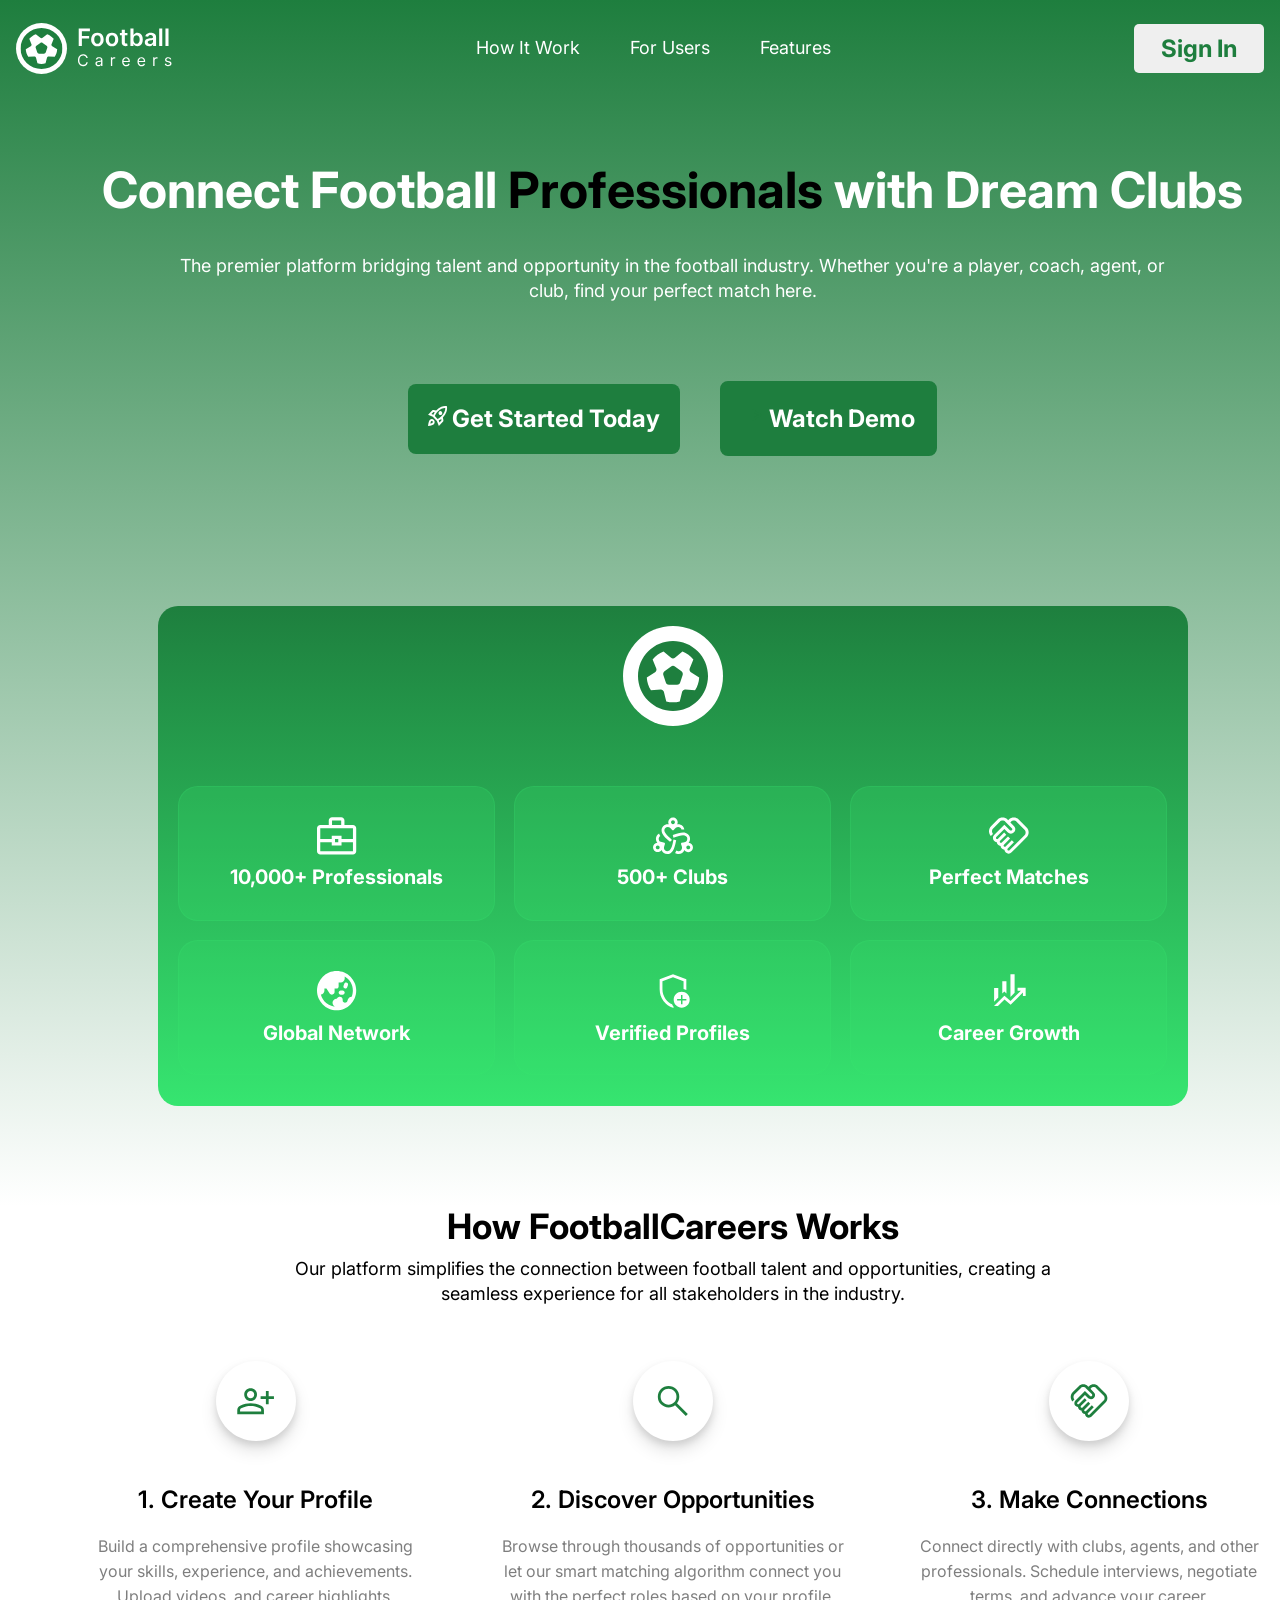
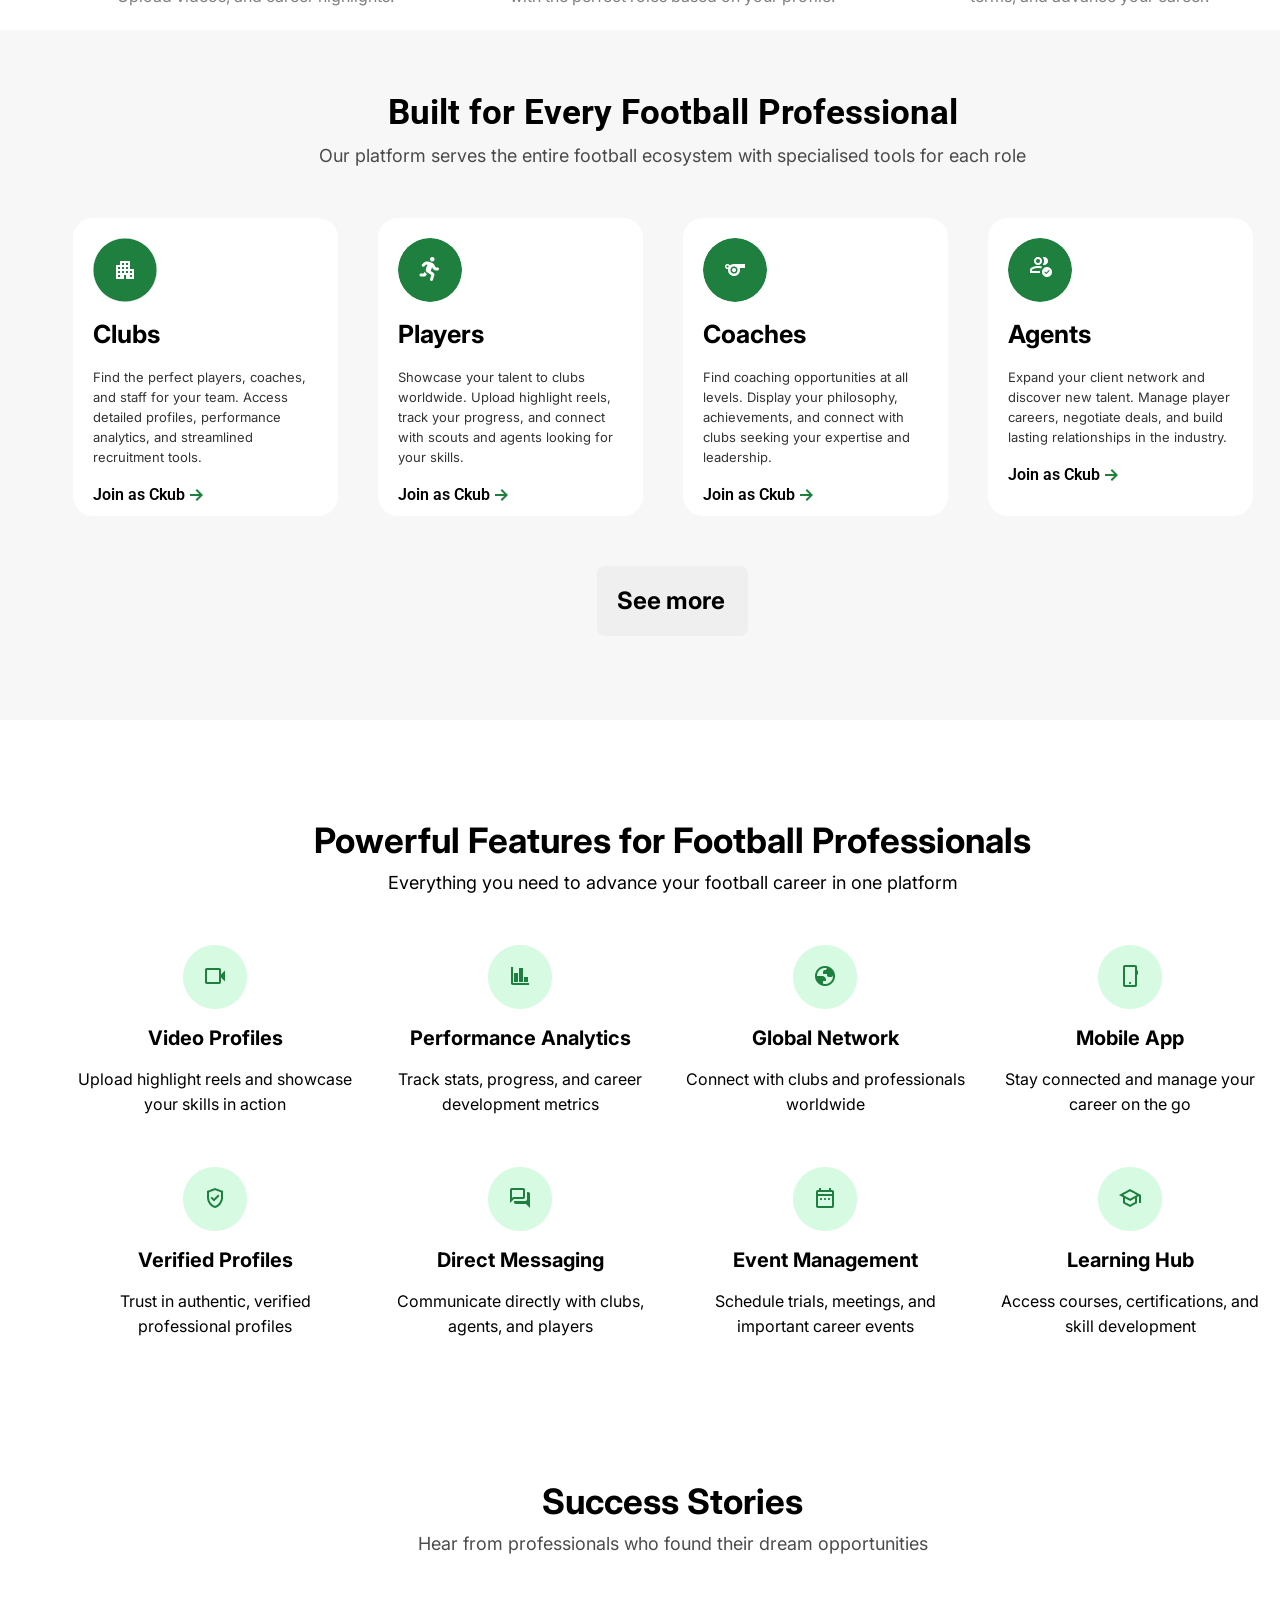
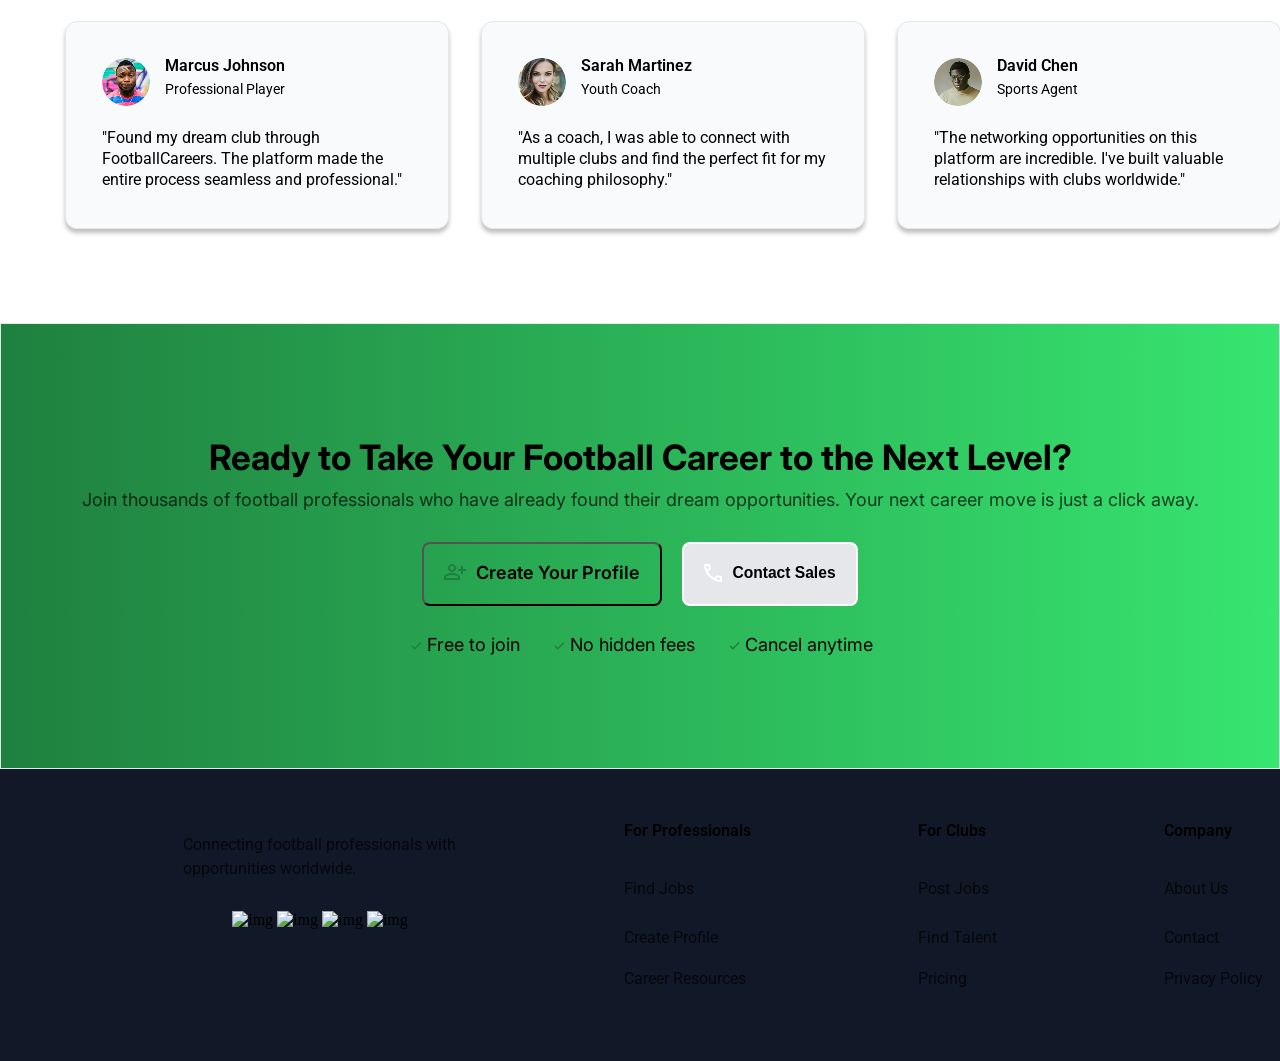
==== index.html @ 4aab6811 "sdasda" ====
<!doctype html>
<html lang="en">
  <head>
    <meta charset="UTF-8" />
    <meta name="viewport" content="width=device-width, initial-scale=1.0" />
    <title>Document</title>
    <link rel="stylesheet" href="./style.css" />
    <link rel="preconnect" href="https://fonts.googleapis.com" />
    <link rel="preconnect" href="https://fonts.gstatic.com" crossorigin />
    <link
      href="https://fonts.googleapis.com/css2?family=Inter:ital,opsz,wght@0,14..32,100..900;1,14..32,100..900&family=Open+Sans:ital,wght@0,300..800;1,300..800&family=Orbitron:wght@400..900&display=swap"
      rel="stylesheet"
    />
    <link rel="preconnect" href="https://fonts.googleapis.com" />
    <link rel="preconnect" href="https://fonts.gstatic.com" crossorigin />
    <link
      href="https://fonts.googleapis.com/css2?family=Inter:ital,opsz,wght@0,14..32,100..900;1,14..32,100..900&family=Open+Sans:ital,wght@0,300..800;1,300..800&family=Orbitron:wght@400..900&family=Roboto:ital,wght@0,100..900;1,100..900&display=swap"
      rel="stylesheet"
    />
  </head>
  <body>
    <header class="football">
      <nav class="football-nav container">
        <img src="./img/Frame 73.svg" alt="logo" class="football-logo" />
        <ul class="nav-links">
          <li class="nav-link">How It Work</li>
          <li class="nav-link">For Users</li>
          <li class="nav-link">Features</li>
        </ul>
        <button class="nav-btn">
          <span class="btn-name"> Sign In </span>
        </button>
      </nav>

      <main class="Football-main container">
        <h1 class="contact-name">
          Connect Football <span class="contact-name-span">Professionals</span>
          with Dream Clubs
        </h1>
        <br />
        <p class="contact-info">
          The premier platform bridging talent and opportunity in the football
          industry. Whether you're a player, coach, agent, or club, find your
          perfect match here.
        </p>
        <br />
        <div class="contact-btn-dad">
          <button class="contact-btn">
            <img src="./img/rocket_launch.svg" alt="logo" class="logo-raket" />
            <span class="contact-btn-name"> Get Started Today </span>
          </button>

          <button class="contact-btn-2">
            <img src="./img/resume.svg" alt="logo" class="contact-btn-2-logo" />
            <span class="contact-btn-2-name"> Watch Demo </span>
          </button>
        </div>

        <div class="section-wrapper">
          <img src="./img/Frame 76.svg" alt="logo" />

          <div class="football-info">
            <div class="football-info-cards">
              <div class="football-info-card">
                <img
                  src="./img/business_center.svg"
                  alt="logo"
                  class="buisnes-logo"
                />
                <h2 class="buisnes-name">10,000+ Professionals</h2>
              </div>
              <div class="football-info-card">
                <img
                  src="./img/diversity_2 (1).svg"
                  alt="logo"
                  class="buisnes-logo"
                />
                <h2 class="buisnes-name">500+ Clubs</h2>
              </div>
              <div class="football-info-card">
                <img
                  src="./img/handshake.svg"
                  alt="logo"
                  class="buisnes-logo"
                />
                <h2 class="buisnes-name">Perfect Matches</h2>
              </div>
              <div class="football-info-cards2">
                <div class="football-info-card">
                  <img
                    src="./img/globe_asia.svg"
                    alt="logo"
                    class="buisnes-logo"
                  />
                  <h2 class="buisnes-name">Global Network</h2>
                </div>
                <div class="football-info-card">
                  <img
                    src="./img/add_moderator.svg"
                    alt="logo"
                    class="buisnes-logo"
                  />
                  <h2 class="buisnes-name">Verified Profiles</h2>
                </div>
                <div class="football-info-card">
                  <img
                    src="./img/finance_mode.svg"
                    alt="logo"
                    class="buisnes-logo"
                  />
                  <h2 class="buisnes-name">Career Growth</h2>
                </div>
              </div>
            </div>
          </div>
        </div>
      </main>
    </header>
    <!-- secction -->
    <section class="works">
      <div class="works-wrapper container">
        <div class="yozuv">
          <h2 class="works-name">How FootballCareers Works</h2>

          <p class="works-info">
            Our platform simplifies the connection between football talent and
            opportunities, creating a seamless experience for all stakeholders
            in the industry.
          </p>
        </div>

        <div class="creats">
          <div class="creat">
            <img src="./img/div.svg" alt="logo" />
            <br />
            <h2 class="creat-name">1. Create Your Profile</h2>
            <br />
            <p class="creat-info">
              Build a comprehensive profile showcasing your skills, experience,
              and achievements. Upload videos, and career highlights.
            </p>
          </div>
          <div class="creat">
            <img src="./img/div (1).svg" alt="logo" />
            <br />

            <h2 class="creat-name">2. Discover Opportunities</h2>
            <br />
            <p class="creat-info">
              Browse through thousands of opportunities or let our smart
              matching algorithm connect you with the perfect roles based on
              your profile.
            </p>
          </div>
          <div class="creat">
            <img src="./img/div (2).svg" alt="logo" />
            <br />

            <h2 class="creat-name">3. Make Connections</h2>
            <br />
            <p class="creat-info">
              Connect directly with clubs, agents, and other professionals.
              Schedule interviews, negotiate terms, and advance your career.
            </p>
          </div>
        </div>
        <div class="built">
          <div class="built-wrapper container">
            <div class="built-title">
              <h2 class="built-name">Built for Every Football Professional</h2>
              <p class="built-info">
                Our platform serves the entire football ecosystem with
                specialised tools for each role
              </p>
            </div>

            <div class="built-cards">
              <div class="build-card">
                <img
                  src="./img/div (3).svg"
                  alt="logo"
                  class="built-card-img"
                />
                <h2 class="built-card-name">Clubs</h2>
                <p class="built-card-info">
                  Find the perfect players, coaches, and staff for your team.
                  Access detailed profiles, performance analytics, and
                  streamlined recruitment tools.
                </p>

                <div class="join">
                  <h2 class="join-name">Join as Ckub</h2>
                  <img
                    src="./img/arrow_downward_alt.svg"
                    alt="logo"
                    class="join-img"
                  />
                </div>
              </div>
              <div class="build-card">
                <img
                  src="./img/div (4).png"
                  alt="logo"
                  class="built-card-img"
                />
                <h2 class="built-card-name">Players</h2>
                <p class="built-card-info">
                  Showcase your talent to clubs worldwide. Upload highlight
                  reels, track your progress, and connect with scouts and agents
                  looking for your skills.
                </p>

                <div class="join">
                  <h2 class="join-name">Join as Ckub</h2>
                  <img
                    src="./img/arrow_downward_alt.svg"
                    alt="logo"
                    class="join-img"
                  />
                </div>
              </div>
              <div class="build-card">
                <img
                  src="./img/div (5).png"
                  alt="logo"
                  class="built-card-img"
                />
                <h2 class="built-card-name">Coaches</h2>
                <p class="built-card-info">
                  Find coaching opportunities at all levels. Display your
                  philosophy, achievements, and connect with clubs seeking your
                  expertise and leadership.
                </p>

                <div class="join">
                  <h2 class="join-name">Join as Ckub</h2>
                  <img
                    src="./img/arrow_downward_alt.svg"
                    alt="logo"
                    class="join-img"
                  />
                </div>
              </div>
              <div class="build-card">
                <img
                  src="./img/div (6).png"
                  alt="logo"
                  class="built-card-img"
                />
                <h2 class="built-card-name">Agents</h2>
                <p class="built-card-info">
                  Expand your client network and discover new talent. Manage
                  player careers, negotiate deals, and build lasting
                  relationships in the industry.
                </p>

                <div class="join">
                  <h2 class="join-name">Join as Ckub</h2>
                  <img
                    src="./img/arrow_downward_alt.svg"
                    alt="logo"
                    class="join-img"
                  />
                </div>
              </div>
            </div>
            <button class="join-btn">
              <span class="join-btn-name">See more</span>
            </button>
          </div>
        </div>
      </div>

      <div class="poverfull container">
        <div class="poverfull-wrapper">
          <div class="powerfull-information">
            <h2 class="poverfull-name">
              Powerful Features for Football Professionals
            </h2>
            <p class="poverfull-info">
              Everything you need to advance your football career in one
              platform
            </p>
          </div>

          <div class="poverfull-cards">
            <div class="poverfull-card">
              <img
                src="./img/div (7).png"
                alt="logo"
                class="poverfull-card-img"
              />
              <h2 class="poverfull-card-name">Video Profiles</h2>
              <p class="poverfull-card-info">
                Upload highlight reels and showcase your skills in action
              </p>
            </div>
            <div class="poverfull-card">
              <img
                src="./img/div (11).png"
                alt="logo"
                class="poverfull-card-img"
              />
              <h2 class="poverfull-card-name">Performance Analytics</h2>
              <p class="poverfull-card-info">
                Track stats, progress, and career development metrics
              </p>
            </div>
            <div class="poverfull-card">
              <img
                src="./img/div (12).png"
                alt="logo"
                class="poverfull-card-img"
              />
              <h2 class="poverfull-card-name">Global Network</h2>
              <p class="poverfull-card-info">
                Connect with clubs and professionals worldwide
              </p>
            </div>
            <div class="poverfull-card">
              <img
                src="./img/div (13).png"
                alt="logo"
                class="poverfull-card-img"
              />
              <h2 class="poverfull-card-name">Mobile App</h2>
              <p class="poverfull-card-info">
                Stay connected and manage your career on the go
              </p>
            </div>
          </div>
          <div class="poverfull-cards2">
            <div class="poverfull-card">
              <img
                src="./img/div (14).png"
                alt="logo"
                class="poverfull-card-img"
              />
              <h2 class="poverfull-card-name">Verified Profiles</h2>
              <p class="poverfull-card-info">
                Trust in authentic, verified professional profiles
              </p>
            </div>
            <div class="poverfull-card">
              <img
                src="./img/div (15).png"
                alt="logo"
                class="poverfull-card-img"
              />
              <h2 class="poverfull-card-name">Direct Messaging</h2>
              <p class="poverfull-card-info">
                Communicate directly with clubs, agents, and players
              </p>
            </div>
            <div class="poverfull-card">
              <img
                src="./img/div (16).png"
                alt="logo"
                class="poverfull-card-img"
              />
              <h2 class="poverfull-card-name">Event Management</h2>
              <p class="poverfull-card-info">
                Schedule trials, meetings, and important career events
              </p>
            </div>
            <div class="poverfull-card">
              <img
                src="./img/div (17).png"
                alt="logo"
                class="poverfull-card-img"
              />
              <h2 class="poverfull-card-name">Learning Hub</h2>
              <p class="poverfull-card-info">
                Access courses, certifications, and skill development
              </p>
            </div>
          </div>
        </div>
      </div>

      <div class="sucses container">
        <div class="sucses-wrapper">
          <div class="sucses-information">
            <h2 class="sucses-information-name">Success Stories</h2>
            <p class="sucses-information-info">
              Hear from professionals who found their dream opportunities
            </p>
          </div>

          <div class="sucses-cards">
            <div class="sucses-card">
              <div class="sucses-card-head">
                <img src="./img/img (5).png" alt="img" class="sucses-img" />
                <div class="sucsec-card-head-fout">
                  <h1 class="sucses-name">Marcus Johnson</h1>

                  <p class="sucses-card-head-info">Professional Player</p>
                </div>
              </div>

              <p class="sucses-card-main">"Found my dream club through</p>
              <p class="sucses-card-main1">
                FootballCareers. The platform made the
              </p>
              <p class="sucses-card-main2">
                entire process seamless and professional."
              </p>
            </div>
            <div class="sucses-card">
              <div class="sucses-card-head">
                <img src="./img/img (6).png" alt="img" class="sucses-img" />
                <div class="sucsec-card-head-fout">
                  <h1 class="sucses-name">Sarah Martinez</h1>

                  <p class="sucses-card-head-info">Youth Coach</p>
                </div>
              </div>

              <p class="sucses-card-main">
                "As a coach, I was able to connect with
              </p>
              <p class="sucses-card-main1">
                multiple clubs and find the perfect fit for my
              </p>
              <p class="sucses-card-main2">coaching philosophy."</p>
            </div>
            <div class="sucses-card">
              <div class="sucses-card-head">
                <img src="./img/img (7).png" alt="img" class="sucses-img" />
                <div class="sucsec-card-head-fout">
                  <h1 class="sucses-name">David Chen</h1>

                  <p class="sucses-card-head-info">Sports Agent</p>
                </div>
              </div>

              <p class="sucses-card-main">
                "The networking opportunities on this
              </p>
              <p class="sucses-card-main1">
                platform are incredible. I've built valuable
              </p>
              <p class="sucses-card-main2">
                relationships with clubs worldwide."
              </p>
            </div>
          </div>
        </div>
      </div>


    </section>




    <section class="ready">
      <div class="ready-information">

        <h2 class="ready-name">
          Ready to Take Your Football Career to the Next Level?
        </h2>
        <p class="ready-info">
        Join thousands of football professionals who have already found their dream opportunities. Your next career move is just a click away.
        </p>
      </div>

      <div class="ready-btns">
                <button class="ready-btn">
        <img src="./img/person_add.svg" alt="logo" class="btn-img">

        <h3 class="ready-btn-name">Create Your Profile</h3>
      </button>
      <button class="ready-btn2">
        <img src="./img/call.svg" alt="logo" class="btn-img-2">
        <h3 class="ready-btn-name2">Contact Sales</h3>
      </button>


      </div>

      <div class="ready-fout">
        <div class="ready-fout-name1">
          <img src="./img/check_small.png" alt="logo" class="ready-fout-img">
          <h2 class="ready-fout-tite">Free to join</h2>
        </div>
         <div class="ready-fout-name1">
          <img src="./img/check_small.png" alt="logo" class="ready-fout-img">
          <h2 class="ready-fout-tite">No hidden fees</h2>
        </div>
         <div class="ready-fout-name1">
          <img src="./img/check_small.png" alt="logo" class="ready-fout-img">
          <h2 class="ready-fout-tite">Cancel anytime</h2>
        </div>
      </div>
    </section>

    <footer class="football-footer">
      <div class="football-footer-wrapper container">
        <div class="football-fotter-conacting">
          <div class="football-oppotiment">
            <h2 class="oppotiment-name">
              Connecting football professionals with opportunities worldwide.
            </h2>

            <div class="oppotiment-imjs">
              <img src="./img/Zaynidin_Loyiha3 (6).zip" alt="img">
              <img src="./img/Zaynidin_Loyiha3 (6).zip" alt="img">
              <img src="./img/Zaynidin_Loyiha3 (6).zip" alt="img">
              <img src="./img/Zaynidin_Loyiha3 (6).zip" alt="img">
            </div>

           
          </div>
                      <div class="for">
              <h2 class="for-name">
                For Professionals
              </h2>
              <p class="for-title">
                Find Jobs
              </p>
              <p class="for-title2">
                Create Profile
              </p>
              <p class="for-title3">
                Career Resources

              </p>
            </div>

            <div class="clubs">
              <h2 class="for-name">
              For Clubs
              </h2>
              <p class="for-title">
                Post Jobs
              </p>
              <p class="for-title2">
                Find Talent
              </p>
              <p class="for-title3">
                Pricing

              </p>
            </div>
            <div class="for">
               <h2 class="for-name">
              Company
              </h2>
              <p class="for-title">
                About Us
              </p>
              <p class="for-title2">
                Contact
              </p>
              <p class="for-title3">
                Privacy Policy

              </p>
            </div>
        </div>

      </div>
    </footer>
  </body>
</html>
---- style.css ----
* {
  margin: 0px;
  padding: 0px;
  box-sizing: border-box;
}

.container {
  width: 1345px;
  margin: 0 auto;
}

.football {
  width: 100%;

  background-position: center;
  background-size: cover;
  padding-top: 18px;
  background: linear-gradient(180deg, #1e7e3e 0%, #ffffff 100%);
}

.football-nav {
  width: 1201px;
  height: 51px;
  gap: 277px;

  opacity: 1;
  width: 1248px;
  height: 60px;
  top: 24px;
  left: 96px;
  gap: 32px;

  padding-top: 8px;
  
  padding-bottom: 8px;


  opacity: 1;
  border-width: 1px;
  border-radius: 100px;

  display: flex;
  align-items: center;
  justify-content: space-between;
}

.football-logo {
  width: 157px;
  height: 51px;
  gap: 10px;

  opacity: 1;
}

.nav-links {
  display: flex;
  list-style-type: none;
  gap: 50px;
}

.nav-link {
  color: #ffffff;
  font-family: Inter;
  font-weight: 400;
  font-style: Regular;
  font-size: 18px;

  line-height: 20px;
  letter-spacing: 0px;
  vertical-align: middle;
}

.nav-btn {
  width: 130px;
  height: 49px;
  gap: 10px;

  opacity: 1;
  border-radius: 5px;
  padding-top: 12px;
  padding-right: 25px;
  padding-bottom: 12px;
  padding-left: 25px;
  border: #ffffff;
}

.btn-name {
  font-family: Inter;
  font-weight: 700;
  font-style: Bold;
  font-size: 24px;

  line-height: 25px;
  letter-spacing: 0px;
  vertical-align: middle;
  color: #1e7e3e;
}

.Football-main {
  margin-top: 77px;

  opacity: 1;
  display: flex;
  align-items: center;
  flex-direction: column;
}

.contact-name {
  font-family: Inter;
  font-weight: 700;
  font-style: Bold;
  font-size: 50px;

  line-height: 70px;
  letter-spacing: 0px;
  text-align: center;
  vertical-align: middle;
  color: #ffffff;
}

.contact-name-span {
  color: black;
}

.contact-info {
  font-family: Inter;
  font-weight: 400;
  font-style: Regular;
  font-size: 18px;
  color: #ffffff;
  line-height: 25px;
  letter-spacing: 0px;
  text-align: center;
  vertical-align: middle;
  margin-bottom: 50px;
  margin-top: 10px;

  margin: 10px 168px;
}

.contact-btn-dad {
  margin-top: 50px;
  display: flex;
  gap: 20px;
  margin: 50px 132px;
  align-items: center;
}

.contact-btn {
  height: 70px;
  gap: 10px;
margin-right: 20px;
  opacity: 1;
  border-radius: 8px;
  padding: 20px;
  background: #1e7e3e;
  border: none;
  transition: all 0.3s linear;
}
.contact-btn:hover {
  transform: scale(1.2);
}

.contact-btn:hover {
  background-image: url(https://encrypted-tbn0.gstatic.com/images?q=tbn:ANd9GcSenU_vU1_NNo7JWMCkxBZKOxwDJUy1tqgDo70SfPLqWxYCliNEVTOa4pRY&s=10);
}

.logo-raket {
  width: 20.046749114990234px;
  height: 20.07056427001953px;
  top: 25.03px;
  left: 22.05px;

  opacity: 1;
  align-items: center;
}

.contact-btn-2-logo {
  width: 24px;
  height: 24px;

  opacity: 1;
  align-items: flex-start;
  
}


.contact-btn-2 {
  gap: 10px;

  opacity: 1;
  border-radius: 8px;
  padding: 20px;
  border-width: 2px;

  border: 2px solid #1e7e3e;
  background: #1e7e3e;
  transition: all .3s linear;
}
.contact-btn-2:hover{
  transform: scale(1.2);
  background: none;
}

.contact-btn-name {
  font-family: Inter;
  font-weight: 700;
  font-style: Bold;
  font-size: 24px;
  line-height: 30px;
  letter-spacing: 0px;
  text-align: center;
  color: #ffffff;
}

.contact-btn-2-name {
  font-family: Inter;
  font-weight: 700;
  font-style: Bold;
  font-size: 24px;

  line-height: 30px;
  letter-spacing: 0px;
  text-align: center;
  color: white;
}




.section-wrapper {
  margin-top: 100px;

  width: 1030px;
height: 500px;
gap: 50px;

opacity: 1;

  gap: 10px;

  opacity: 1;
  border-radius: 20px;
  padding: 20px;
background: linear-gradient(180deg, #1E7F3E 0%, #36E570 100%);

  display: flex;
  align-items: center;
justify-content: space-between;
  flex-direction: column;

  margin-bottom: 100px;
}

.football-info {
  width: 989px;
  height: 440px;
  gap: 50px;

  opacity: 1;
}
.football-info-cards {
margin-top: 50px;
  display: flex;
flex-wrap: wrap;
  gap: 19px;
  align-items: center;
}
.football-info-cards2{
    display: flex;
    gap: 19px;
    align-items: center;
    
}



.football-info-card {
  width: 317px;
  height: 135px;
  gap: 10px;
display: flex;
align-items: center;
flex-direction: column;
  opacity: 1;
  border-radius: 20px;
  padding-top: 30px;
  padding-right: 10px;
  padding-bottom: 30px;
  padding-left: 10px;
  border: 1px solid #37e57033;
  background: #37e57033;
  transition: all .3s linear;
}
.football-info-card:hover{
    background-image: url(https://encrypted-tbn0.gstatic.com/images?q=tbn:ANd9GcSenU_vU1_NNo7JWMCkxBZKOxwDJUy1tqgDo70SfPLqWxYCliNEVTOa4pRY&s=10);
    transform: scale(1.2);
}
.buisnes-logo {
  width: 40px;
  height: 40px;

  opacity: 1;
}

.buisnes-name {
  font-family: Inter;
  font-weight: 700;

  font-style: Bold;
  font-size: 20px;

  line-height: 25px;
  color: #ffffff;
  text-align: center;
  vertical-align: middle;
}
/* section */

.works-wrapper{

opacity: 1;
gap: 50px;

display: flex;
  align-items: center;
  flex-direction: column;
margin-bottom: 100px;
}
.yozuv{
  display: flex;
  align-items: center;
  flex-direction: column;
}

.works-name{
  font-family: Inter;
font-weight: 700;
font-style: Bold;
font-size: 35px;

line-height: 40px;
letter-spacing: 0px;
text-align: center;
vertical-align: middle;

}

.works-info{
  font-family: Inter;
font-weight: 400;
font-style: Regular;
font-size: 18px;
margin-top: 10px;
line-height: 25px;
letter-spacing: 0px;
text-align: center;
vertical-align: middle;
width: 769px;

}

.creats{
  width: 1210.34375px;
height: 224px;

opacity: 1;
gap: 40px;

  display: flex;
  align-items: center;
}

.creat{

width: 376.78125px;
height: 224px;
justify-content: space-between;

opacity: 1;
padding-right: 16px;
padding-left: 16px;
display: flex;
align-items: center;
flex-direction: column;
}

.creat-name{
font-family: Inter;
font-weight: 600;
font-style: Semi Bold;
font-size: 24px;

line-height: 32px;
letter-spacing: 0%;
text-align: center;

}
.creat-info{
font-family: Inter;
font-weight: 400;
font-style: Regular;
font-size: 16px;
opacity: .5;
line-height: 25px;
letter-spacing: 0%;
text-align: center;

}

.built{
width: 100%;
height: 690px;

opacity: 1;
gap: 10px;
padding-top: 63px;

padding-bottom: 63px;

background: #F7F7F7;



}

.built-wrapper{
  width: 1200px;
height: 543px;

opacity: 1;
gap: 50px;

}

.built-title{
  width: 1200px;
height: 75px;

opacity: 1;
gap: 10px;
padding-right: 229px;
padding-left: 229px;
align-items: center;
display: flex;
flex-direction: column;

}
.built-name{
font-family: Roboto;
font-weight: 700;
font-style: Bold;
font-size: 35px;

line-height: 40px;
letter-spacing: 0%;
text-align: center;

}

.built-info{
  font-family: Inter;
font-weight: 400;
font-style: Regular;
font-size: 18px;
opacity: .7;
line-height: 25px;
letter-spacing: 0%;
text-align: center;

}
.built-cards{
  width: 1200px;
height: 298px;
margin-top: 50px;
opacity: 1;
gap: 20px;
display: flex;


}
.build-card:hover{
  transform: scale(1.2);
  color:#ffffff;
  background-image: url(https://encrypted-tbn0.gstatic.com/images?q=tbn:ANd9GcT2HZr78u1NMO5msgETkSxxJCZyoC_KVwNmnjtpEpAvNhbAGspZ-DXjwW0&s=10);
}


.build-card{
width: 285px;
height: 298px;
box-shadow:5% black;
opacity: 1;
gap: 20px;
border-radius: 20px;
padding: 20px;
display: flex;
align-items: start;
flex-direction: column;
border: 1px solid none;
background-color: #ffffff;
transition: all .3s linear;

margin-right: 20px;
}

.join{
  display: flex;
  align-items: center;
}

.built-card-img{
width: 64px;
height: 64px;

opacity: 1;
border-radius: 9999px;

}

.built-card-name{
  font-family: Inter;
font-weight: 700;
font-style: Bold;
font-size: 25px;

line-height: 100%;
letter-spacing: 0%;
transition: all .3s linear;
}


.built-card-info{
font-family: Inter;
font-weight: 400;
font-style: Regular;
font-size: 13px;
opacity: .8;
line-height: 20px;
letter-spacing: 0%;

}
.join-name{
  font-family: Roboto;
font-weight: 600;
font-style: SemiBold;
font-size: 16px;

line-height: 100%;
letter-spacing: 0%;
text-align: center;

}
.join-img{

margin-left: 5px;
opacity: 1;

}
.join-btn{
width: 151px;
height: 70px;
gap: 10px;
  margin: 50px 524px;
opacity: 1;
border-radius: 8px;
padding: 20px;
display: flex;
align-items: center;
border: none;
margin-top: 50px;
transition: all  .3s linear;
}
.join-btn:hover{
  transform: scale(1.2);
background-color: #1e7e3e;
color: #F7F7F7;
}


.join-btn-name{
font-family: Inter;
font-weight: 700;
font-style: Bold;
font-size: 24px;

line-height: 30px;
letter-spacing: 0%;
text-align: center;
flex-direction: column;
}

.poverfull{
  margin-top: 100px;
}

.poverfull-wrapper{
width: 1200px;
height: 519px;
gap: 50px;
opacity: 1;
margin: 0 auto;


}
.poverfull-information{
display: flex;
align-items: center;
flex-direction: column;
margin: 0px 211px;


}

.poverfull-name{
font-family: Inter;
font-weight: 700;
font-style: Bold;
font-size: 35px;

line-height: 40px;
letter-spacing: 0%;
text-align: center;

}

.poverfull-info{
font-family: Inter;
font-weight: 400;
font-style: Regular;
font-size: 18px;
margin-top: 10px;
line-height: 25px;
letter-spacing: 0%;
text-align: center;
gap: 20px;
}
.poverfull-cards{
display: flex;
gap: 20px;
margin-top: 50px;
align-items: center;
}


.poverfull-cards2{
  margin-top:50px ;
  display: flex;
  gap: 20px;
  align-items: center;
}
.poverfull-card{
  width: 285px;
height: 172px;
gap: 15px;

opacity: 1;
display: flex;
align-items: center;
flex-direction: column;
transition: all .3s linear;
}

.poverfull-card:hover{
transform: scale(1.2);
color: #F7F7F7;
background-color: #111827;
}
.poverfull-card-name{
font-family: Inter;
font-weight: 700;
font-style: Bold;
font-size: 20px;

line-height: 28px;
letter-spacing: 0%;
text-align: center;

}

.poverfull-card-info{
  font-family: Inter;
font-weight: 400;
font-style: Regular;
font-size: 16px;

line-height: 25px;
letter-spacing: 0%;
text-align: center;

}

.sucses{
  margin-top: 142px;
margin-bottom: 100px;
}
.sucses-wrapper{
  width: 1216px;
height: 342px;
gap: 50px;

opacity: 1;
margin: 0 auto;
}

.sucses-information{
align-items: center;
display: flex;
flex-direction: column;
}

.sucses-information-name{
font-family: Inter;
font-weight: 700;
font-style: Bold;
font-size: 35px;

line-height: 40px;

text-align: center;

}

.sucses-information-info{
  font-family: Inter;
font-weight: 400;
font-style: Regular;
font-size: 18px;
margin-top: 10px;
line-height: 25px;
letter-spacing: 0%;
text-align: center;
opacity: .7;

margin-bottom: 65px;
}

.sucses-cards{
  display: flex;
  align-items: center;
  margin: 0 auto;
  gap: 32px;

}


.sucses-card{
  width: 384px;
height: 208px;

opacity: 1;
align-items: flex-start;
border: 1px solid grey;


border-radius: 12px;
display: flex;
flex-direction: column;



background: #F9FAFB;
border: 1px solid #E5E7EB;
box-shadow: 0px 4px 4px 0px #00000040;

transition: all .3s linear;
padding: 36px;
}

.sucses-card:hover{
  transform: scale(1.2);
  color:#F7F7F7;
  background-color: #1E7F3E;
}

.sucses-card-head{
  display: flex;
  margin-bottom: 24px;
 
}
.sucsec-card-head-fout{
  display: flex;
  flex-direction: column;

}
.sucses-img{
  width: 48px;
height: 48px;
margin-right: 15px;
opacity: 1;
border-radius: 9999px;

}

.sucses-name{
  font-family: Roboto;
font-weight: 600;
font-style: SemiBold;
font-size: 16px;

line-height: 100%;
letter-spacing: 0%;
margin-bottom:8px ;
}

.sucses-card-head-info{
  font-family: Roboto;
font-weight: 400;
font-style: Regular;
font-size: 14px;

line-height: 100%;
letter-spacing: 0%;

}
.sucses-card-main{
  font-family: Roboto;
font-weight: 400;
font-style: Regular;
font-size: 16px;

line-height: 100%;
letter-spacing: 0%;

}

.sucses-card-main1{
  font-family: Roboto;
font-weight: 400;
font-style: Regular;
font-size: 16px;

line-height: 100%;
letter-spacing: 0%;
margin-top:5px ;
}

.sucses-card-main2{
  font-family: Roboto;
font-weight: 400;
font-style: Regular;
font-size: 16px;
margin-top: 5px;
line-height: 100%;


}

.ready{
width: 100%;
height: 446px;
opacity: 1;
padding-top: 63px;

padding-bottom: 63px;
  margin-top: 100px;
 background: linear-gradient(90deg, #1F803F 0%, #37E570 100%);
border: 1px solid #E5E7EB
}

.ready-wrapper{
  width: 941px;
height: 266px;
gap: 50px;

opacity: 1;


}

.ready{

 background: linear-gradient(90deg, #1F803F 0%, #37E570 100%);
border: 1px solid #E5E7EB;
width: 100%;
transition: all .3s linear;
display: flex;
flex-direction: column;
justify-content: center;
align-items: center;
gap: 30px;
}
.ready:hover{
  color: #F7F7F7;
 
}

.ready-information{
  display: flex;
  align-items: center;
  flex-direction: column;
}
.ready-name{
  font-family: Inter;
font-weight: 700;
font-style: Bold;
font-size: 35px;

line-height: 40px;
letter-spacing: 0%;
text-align: center;

}

.ready-info{
  font-family: Inter;
font-weight: 400;
font-style: Regular;
font-size: 18px;
margin-top: 10px;
line-height: 25px;
letter-spacing: 0%;
text-align: center;
opacity: .7;

}
.ready-btns{
  display: flex;
  align-items: center;
}
.ready-btn{

height: 64px;
gap: 10px;
margin-right: 20px;
opacity: 1;
border-radius: 8px;
left: 178.41px;
display: flex;
padding: 20px;

background: none;

transition: all .3s  linear;
}

.ready-btn:hover{
  background: #E5E7EB;
  transform: scale(1.2);
  color: #1e7e3e;
}

.ready-btn-name{
  font-family: Inter;
font-weight: 600;
font-style: Semi Bold;
font-size: 18px;

line-height: 100%;
letter-spacing: 0%;
text-align: center;

}


.ready-btn2{

height: 64px;
left: 432.41px;
gap: 10px;
display: flex;
opacity: 1;
border-radius: 8px;
border-width: 2px;
padding: 20px;
border: 2px solid #FFFFFF;
background-color:#E5E7EB;
transition: all .3s linear;
}
.ready-btn2:hover{
  transform: scale(1.2);
  
  color: #F9FAFB;
  background: none;
}
.ready-fout{
  display: flex;
  gap: 30px;
}

.ready-fout-name1{
  display: flex;
}


.ready-fout-img{
  color: #E5E7EB;
}

.ready-fout-tite{
  font-family: Inter;
font-weight: 400;
font-style: Regular;
font-size: 18px;

line-height: 100%;
letter-spacing: 0%;
text-align: center;

}

.football-footer{
width: 100%;
height: 292px;
top: 3942px;

opacity: 1;
background: #111827;
transition: all .3s linear;

}

.football-footer:hover{
  color: #F7F7F7;
}


.football-footer-wrapper{
width: 100%;
height: 228px;
top: 64px;
left: 183px;
gap: 50px;

opacity: 1;


}

.football-fotter-conacting{
  width: 1300px;
height: 129px;
gap: 167px;
display: flex;
opacity: 1;
align-items: center;
gap: 167px;

}

.football-oppotiment{
  align-items: center;
  display: flex;
  flex-direction: column;
  width: 274px;
height: 102px;
gap: 30px;
margin-top: 100px;
margin-left: 183px;
opacity: 1;

}
.oppotiment-name{
  font-family: Roboto;
font-weight: 400;
font-style: Regular;
font-size: 16px;
opacity: .7;
line-height: 24px;
letter-spacing: 0%;

}

.for{
align-items: flex-start;
margin-top: 100px;
display: flex;
flex-direction: column;
width: 127px;
height: 129px;
gap: 17px;

opacity: 1;

}

.for-name{
  font-family: Roboto;
font-weight: 600;
font-style: SemiBold;
font-size: 16px;

line-height: 24px;
letter-spacing: 0%;
margin-bottom: 17px;
}

.for-title{
font-family: Roboto;
font-weight: 400;
font-style: Regular;
font-size: 16px;
margin-bottom: 8px;
line-height: 24px;
opacity: .7;
}

.for-title2{
  font-family: Roboto;
font-weight: 400;
font-style: Regular;
font-size: 16px;
margin-bottom: 8xp;
line-height: 24px;
opacity: .7;

}

.for-title3{
   font-family: Roboto;
font-weight: 400;
font-style: Regular;
font-size: 16px;

line-height: 24px;
opacity: .7;

}
.clubs{
margin-top: 100px;
display: flex;
align-items: flex-start;
flex-direction: column;
width: 79px;
height: 129px;
gap: 17px;

opacity: 1;

}

.conpany{
  display: flex;
  align-items: flex-start;
  flex-direction: column;
  margin-top: 100px;
  width: 99px;
height: 129px;
gap: 17px;

opacity: 1;

}
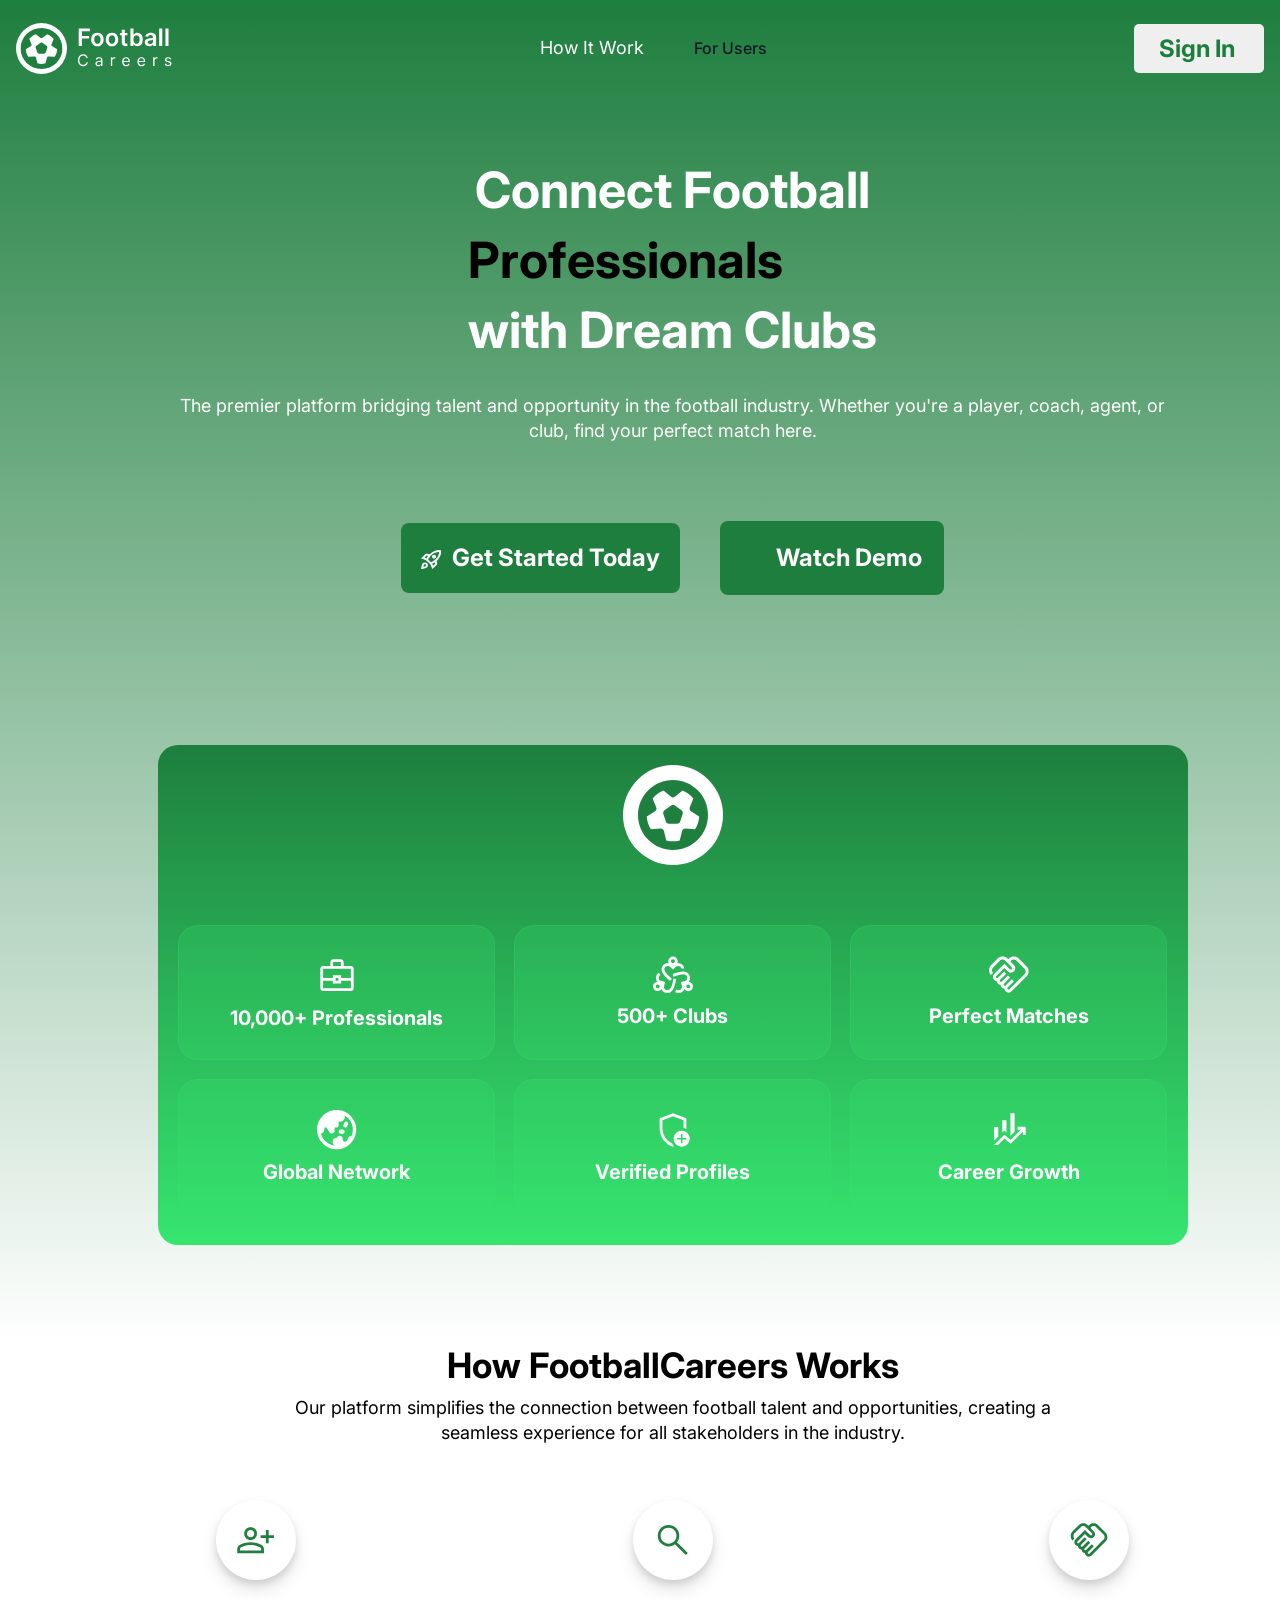
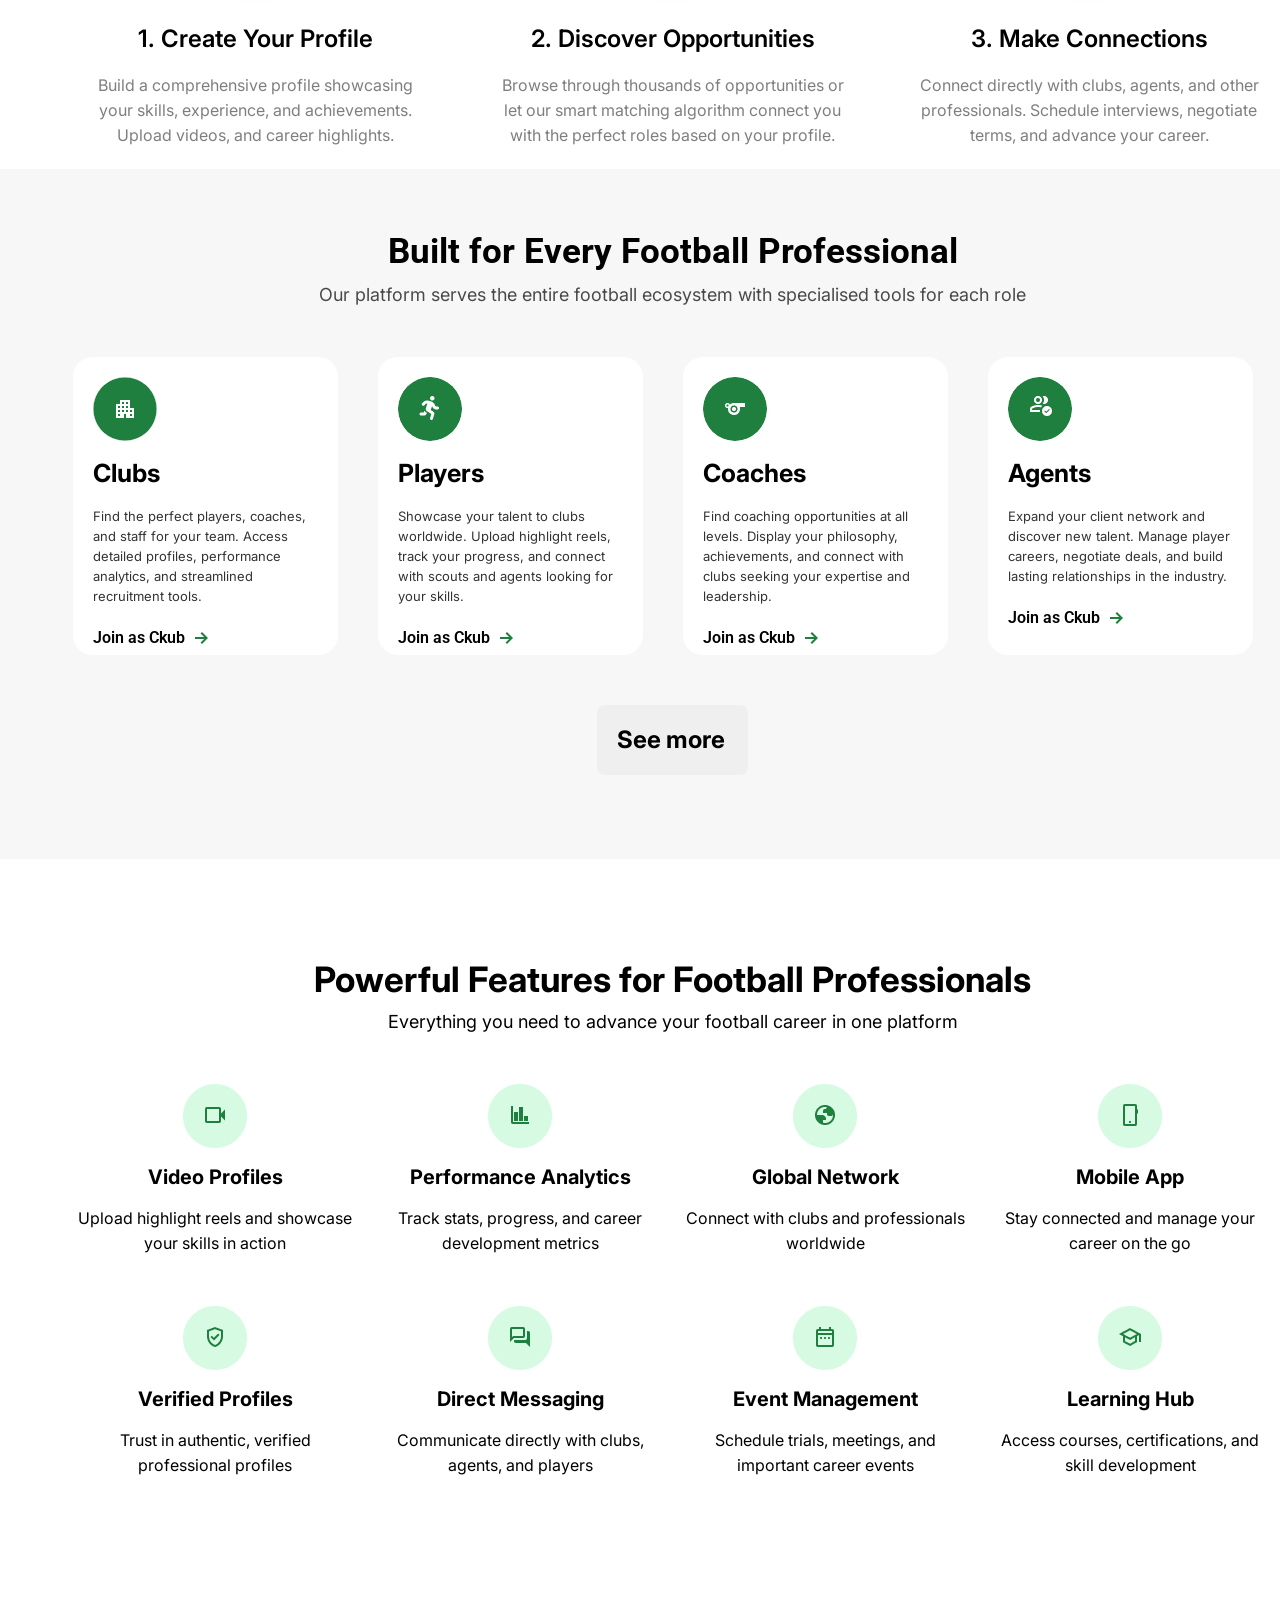
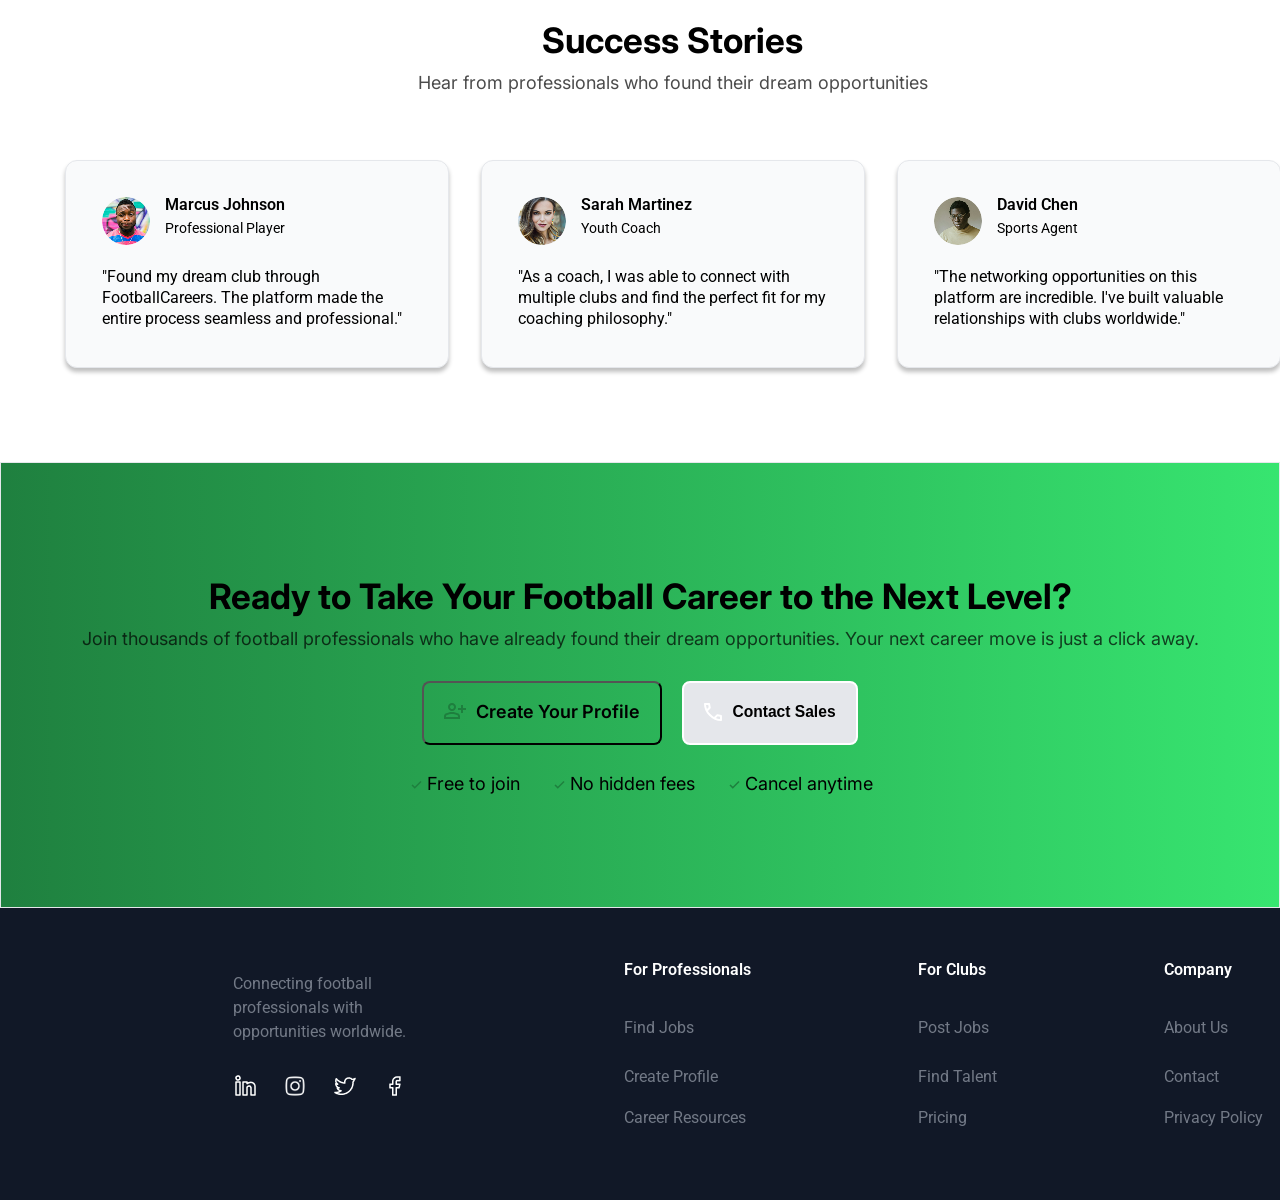
==== commit 0db0dd43: "First commit" ====
--- a/index.html
+++ b/index.html
@@ -19,17 +19,19 @@
     />
   </head>
   <body>
-    <header class="football">
-      <nav class="football-nav container">
+    <header class="avalibe">
+      <nav class="avalibe-nav container">
         <img src="./img/Frame 73.svg" alt="logo" class="football-logo" />
         <ul class="nav-links">
           <li class="nav-link">How It Work</li>
-          <li class="nav-link">For Users</li>
-          <li class="nav-link">Features</li>
+          <a href="./opportunities.html" class="nav-lii"><li class="nav-li">For Users</li></a>
+          
         </ul>
-        <button class="nav-btn">
-          <span class="btn-name"> Sign In </span>
+        <a href="./contact.html">
+          <button class="nav-btn" >
+          <span class="btn-name" > Sign In </span>
         </button>
+        </a>
       </nav>
 
       <main class="Football-main container">
@@ -63,7 +65,7 @@
             <div class="football-info-cards">
               <div class="football-info-card">
                 <img
-                  src="./img/business_center.svg"
+                  src="./img/business_center (1).svg"
                   alt="logo"
                   class="buisnes-logo"
                 />
@@ -96,7 +98,7 @@
                 </div>
                 <div class="football-info-card">
                   <img
-                    src="./img/add_moderator.svg"
+                    src="./img/add_moderator (1).svg"
                     alt="logo"
                     class="buisnes-logo"
                   />
@@ -191,7 +193,7 @@
                 <div class="join">
                   <h2 class="join-name">Join as Ckub</h2>
                   <img
-                    src="./img/arrow_downward_alt.svg"
+                    src="./img/arrow_downward_alt (1).png"
                     alt="logo"
                     class="join-img"
                   />
@@ -213,7 +215,7 @@
                 <div class="join">
                   <h2 class="join-name">Join as Ckub</h2>
                   <img
-                    src="./img/arrow_downward_alt.svg"
+                    src="./img/arrow_downward_alt (1).png"
                     alt="logo"
                     class="join-img"
                   />
@@ -235,7 +237,7 @@
                 <div class="join">
                   <h2 class="join-name">Join as Ckub</h2>
                   <img
-                    src="./img/arrow_downward_alt.svg"
+                    src="./img/arrow_downward_alt (1).png"
                     alt="logo"
                     class="join-img"
                   />
@@ -257,15 +259,16 @@
                 <div class="join">
                   <h2 class="join-name">Join as Ckub</h2>
                   <img
-                    src="./img/arrow_downward_alt.svg"
+                    src="./img/arrow_downward_alt (1).png"
                     alt="logo"
                     class="join-img"
                   />
                 </div>
               </div>
             </div>
-            <button class="join-btn">
-              <span class="join-btn-name">See more</span>
+           
+             <button class="join-btn">
+              <h2 class="join-btn-name">See more</h2>
             </button>
           </div>
         </div>
@@ -472,7 +475,7 @@
         <h3 class="ready-btn-name">Create Your Profile</h3>
       </button>
       <button class="ready-btn2">
-        <img src="./img/call.svg" alt="logo" class="btn-img-2">
+        <img src="./img/call (1).svg" alt="logo" class="btn-img-2">
         <h3 class="ready-btn-name2">Contact Sales</h3>
       </button>
 
@@ -481,15 +484,15 @@
 
       <div class="ready-fout">
         <div class="ready-fout-name1">
-          <img src="./img/check_small.png" alt="logo" class="ready-fout-img">
+          <img src="./img/check_small (3).png" alt="logo" class="ready-fout-img">
           <h2 class="ready-fout-tite">Free to join</h2>
         </div>
          <div class="ready-fout-name1">
-          <img src="./img/check_small.png" alt="logo" class="ready-fout-img">
+          <img src="./img/check_small (3).png" alt="logo" class="ready-fout-img">
           <h2 class="ready-fout-tite">No hidden fees</h2>
         </div>
          <div class="ready-fout-name1">
-          <img src="./img/check_small.png" alt="logo" class="ready-fout-img">
+          <img src="./img/check_small (3).png" alt="logo" class="ready-fout-img">
           <h2 class="ready-fout-tite">Cancel anytime</h2>
         </div>
       </div>
@@ -504,10 +507,11 @@
             </h2>
 
             <div class="oppotiment-imjs">
-              <img src="./img/Zaynidin_Loyiha3 (6).zip" alt="img">
-              <img src="./img/Zaynidin_Loyiha3 (6).zip" alt="img">
-              <img src="./img/Zaynidin_Loyiha3 (6).zip" alt="img">
-              <img src="./img/Zaynidin_Loyiha3 (6).zip" alt="img">
+              <img src="./img/Linkedin.png" alt="img">
+              
+              <img src="./img/Instagram.png" alt="img" class="instgaram">
+              <img src="./img/Twitter.png" alt="img" class="twitter">
+              <img src="./img/Facebook.png" alt="img" class="facebook">
             </div>
 
            
--- a/style.css
+++ b/style.css
@@ -9,7 +9,11 @@
   margin: 0 auto;
 }
 
-.football {
+.football{
+
+}
+
+.avalibe {
   width: 100%;
 
   background-position: center;
@@ -18,7 +22,8 @@
   background: linear-gradient(180deg, #1e7e3e 0%, #ffffff 100%);
 }
 
-.football-nav {
+
+.avalibe-nav {
   width: 1201px;
   height: 51px;
   gap: 277px;
@@ -31,9 +36,8 @@
   gap: 32px;
 
   padding-top: 8px;
-  
+
   padding-bottom: 8px;
-
 
   opacity: 1;
   border-width: 1px;
@@ -120,6 +124,15 @@
 
 .contact-name-span {
   color: black;
+
+  font-family: Inter;
+  font-weight: 700;
+  font-style: Bold;
+  font-size: 50px;
+
+  line-height: 70px;
+  letter-spacing: 0px;
+  text-align: center;
 }
 
 .contact-info {
@@ -127,14 +140,14 @@
   font-weight: 400;
   font-style: Regular;
   font-size: 18px;
-  color: #ffffff;
+  
   line-height: 25px;
   letter-spacing: 0px;
   text-align: center;
   vertical-align: middle;
   margin-bottom: 50px;
   margin-top: 10px;
-
+color: #ffffff;
   margin: 10px 168px;
 }
 
@@ -149,12 +162,13 @@
 .contact-btn {
   height: 70px;
   gap: 10px;
-margin-right: 20px;
+  margin-right: 20px;
   opacity: 1;
   border-radius: 8px;
   padding: 20px;
   background: #1e7e3e;
   border: none;
+  display: flex;
   transition: all 0.3s linear;
 }
 .contact-btn:hover {
@@ -170,7 +184,7 @@
   height: 20.07056427001953px;
   top: 25.03px;
   left: 22.05px;
-
+  margin-top: 7px;
   opacity: 1;
   align-items: center;
 }
@@ -181,9 +195,7 @@
 
   opacity: 1;
   align-items: flex-start;
-  
-}
-
+}
 
 .contact-btn-2 {
   gap: 10px;
@@ -192,12 +204,12 @@
   border-radius: 8px;
   padding: 20px;
   border-width: 2px;
-
+  display: flex;
   border: 2px solid #1e7e3e;
   background: #1e7e3e;
-  transition: all .3s linear;
-}
-.contact-btn-2:hover{
+  transition: all 0.3s linear;
+}
+.contact-btn-2:hover {
   transform: scale(1.2);
   background: none;
 }
@@ -225,28 +237,25 @@
   color: white;
 }
 
-
-
-
 .section-wrapper {
   margin-top: 100px;
 
   width: 1030px;
-height: 500px;
-gap: 50px;
-
-opacity: 1;
+  height: 500px;
+  gap: 50px;
+
+  opacity: 1;
 
   gap: 10px;
 
   opacity: 1;
   border-radius: 20px;
   padding: 20px;
-background: linear-gradient(180deg, #1E7F3E 0%, #36E570 100%);
-
-  display: flex;
-  align-items: center;
-justify-content: space-between;
+  background: linear-gradient(180deg, #1e7f3e 0%, #36e570 100%);
+
+  display: flex;
+  align-items: center;
+  justify-content: space-between;
   flex-direction: column;
 
   margin-bottom: 100px;
@@ -260,28 +269,25 @@
   opacity: 1;
 }
 .football-info-cards {
-margin-top: 50px;
-  display: flex;
-flex-wrap: wrap;
+  margin-top: 50px;
+  display: flex;
+  flex-wrap: wrap;
   gap: 19px;
   align-items: center;
 }
-.football-info-cards2{
-    display: flex;
-    gap: 19px;
-    align-items: center;
-    
-}
-
-
+.football-info-cards2 {
+  display: flex;
+  gap: 19px;
+  align-items: center;
+}
 
 .football-info-card {
   width: 317px;
   height: 135px;
   gap: 10px;
-display: flex;
-align-items: center;
-flex-direction: column;
+  display: flex;
+  align-items: center;
+  flex-direction: column;
   opacity: 1;
   border-radius: 20px;
   padding-top: 30px;
@@ -290,11 +296,11 @@
   padding-left: 10px;
   border: 1px solid #37e57033;
   background: #37e57033;
-  transition: all .3s linear;
-}
-.football-info-card:hover{
-    background-image: url(https://encrypted-tbn0.gstatic.com/images?q=tbn:ANd9GcSenU_vU1_NNo7JWMCkxBZKOxwDJUy1tqgDo70SfPLqWxYCliNEVTOa4pRY&s=10);
-    transform: scale(1.2);
+  transition: all 0.3s linear;
+}
+.football-info-card:hover {
+  background-image: url(https://encrypted-tbn0.gstatic.com/images?q=tbn:ANd9GcSenU_vU1_NNo7JWMCkxBZKOxwDJUy1tqgDo70SfPLqWxYCliNEVTOa4pRY&s=10);
+  transform: scale(1.2);
 }
 .buisnes-logo {
   width: 40px;
@@ -317,829 +323,2032 @@
 }
 /* section */
 
-.works-wrapper{
-
-opacity: 1;
-gap: 50px;
-
-display: flex;
-  align-items: center;
-  flex-direction: column;
-margin-bottom: 100px;
-}
-.yozuv{
-  display: flex;
-  align-items: center;
-  flex-direction: column;
-}
-
-.works-name{
-  font-family: Inter;
-font-weight: 700;
-font-style: Bold;
-font-size: 35px;
-
-line-height: 40px;
-letter-spacing: 0px;
-text-align: center;
-vertical-align: middle;
-
-}
-
-.works-info{
-  font-family: Inter;
-font-weight: 400;
-font-style: Regular;
-font-size: 18px;
-margin-top: 10px;
-line-height: 25px;
-letter-spacing: 0px;
-text-align: center;
-vertical-align: middle;
-width: 769px;
-
-}
-
-.creats{
+.works-wrapper {
+  opacity: 1;
+  gap: 50px;
+
+  display: flex;
+  align-items: center;
+  flex-direction: column;
+  margin-bottom: 100px;
+}
+.yozuv {
+  display: flex;
+  align-items: center;
+  flex-direction: column;
+}
+
+.works-name {
+  font-family: Inter;
+  font-weight: 700;
+  font-style: Bold;
+  font-size: 35px;
+
+  line-height: 40px;
+  letter-spacing: 0px;
+  text-align: center;
+  vertical-align: middle;
+}
+
+.works-info {
+  font-family: Inter;
+  font-weight: 400;
+  font-style: Regular;
+  font-size: 18px;
+  margin-top: 10px;
+  line-height: 25px;
+  letter-spacing: 0px;
+  text-align: center;
+  vertical-align: middle;
+  width: 769px;
+}
+
+.creats {
   width: 1210.34375px;
-height: 224px;
-
-opacity: 1;
-gap: 40px;
-
-  display: flex;
-  align-items: center;
-}
-
-.creat{
-
-width: 376.78125px;
-height: 224px;
-justify-content: space-between;
-
-opacity: 1;
-padding-right: 16px;
-padding-left: 16px;
-display: flex;
-align-items: center;
-flex-direction: column;
-}
-
-.creat-name{
-font-family: Inter;
-font-weight: 600;
-font-style: Semi Bold;
-font-size: 24px;
-
-line-height: 32px;
-letter-spacing: 0%;
-text-align: center;
-
-}
-.creat-info{
-font-family: Inter;
-font-weight: 400;
-font-style: Regular;
-font-size: 16px;
-opacity: .5;
-line-height: 25px;
-letter-spacing: 0%;
-text-align: center;
-
-}
-
-.built{
-width: 100%;
-height: 690px;
-
-opacity: 1;
-gap: 10px;
-padding-top: 63px;
-
-padding-bottom: 63px;
-
-background: #F7F7F7;
-
-
-
-}
-
-.built-wrapper{
+  height: 224px;
+
+  opacity: 1;
+  gap: 40px;
+
+  display: flex;
+  align-items: center;
+}
+
+.creat {
+  width: 376.78125px;
+  height: 224px;
+  justify-content: space-between;
+
+  opacity: 1;
+  padding-right: 16px;
+  padding-left: 16px;
+  display: flex;
+  align-items: center;
+  flex-direction: column;
+}
+
+.creat-name {
+  font-family: Inter;
+  font-weight: 600;
+  font-style: Semi Bold;
+  font-size: 24px;
+
+  line-height: 32px;
+  letter-spacing: 0%;
+  text-align: center;
+}
+.creat-info {
+  font-family: Inter;
+  font-weight: 400;
+  font-style: Regular;
+  font-size: 16px;
+  opacity: 0.5;
+  line-height: 25px;
+  letter-spacing: 0%;
+  text-align: center;
+}
+
+.built {
+  width: 100%;
+  height: 690px;
+
+  opacity: 1;
+  gap: 10px;
+  padding-top: 63px;
+
+  padding-bottom: 63px;
+
+  background: #f7f7f7;
+}
+
+.built-wrapper {
   width: 1200px;
-height: 543px;
-
-opacity: 1;
-gap: 50px;
-
-}
-
-.built-title{
+  height: 543px;
+
+  opacity: 1;
+  gap: 50px;
+}
+
+.built-title {
   width: 1200px;
-height: 75px;
-
-opacity: 1;
-gap: 10px;
-padding-right: 229px;
-padding-left: 229px;
-align-items: center;
-display: flex;
-flex-direction: column;
-
-}
-.built-name{
-font-family: Roboto;
-font-weight: 700;
-font-style: Bold;
-font-size: 35px;
-
-line-height: 40px;
-letter-spacing: 0%;
-text-align: center;
-
-}
-
-.built-info{
-  font-family: Inter;
-font-weight: 400;
-font-style: Regular;
-font-size: 18px;
-opacity: .7;
-line-height: 25px;
-letter-spacing: 0%;
-text-align: center;
-
-}
-.built-cards{
+  height: 75px;
+
+  opacity: 1;
+  gap: 10px;
+  padding-right: 229px;
+  padding-left: 229px;
+  align-items: center;
+  display: flex;
+  flex-direction: column;
+}
+.built-name {
+  font-family: Roboto;
+  font-weight: 700;
+  font-style: Bold;
+  font-size: 35px;
+
+  line-height: 40px;
+  letter-spacing: 0%;
+  text-align: center;
+}
+
+.built-info {
+  font-family: Inter;
+  font-weight: 400;
+  font-style: Regular;
+  font-size: 18px;
+  opacity: 0.7;
+  line-height: 25px;
+  letter-spacing: 0%;
+  text-align: center;
+}
+.built-cards {
   width: 1200px;
-height: 298px;
-margin-top: 50px;
-opacity: 1;
-gap: 20px;
-display: flex;
-
-
-}
-.build-card:hover{
+  height: 298px;
+  margin-top: 50px;
+  opacity: 1;
+  gap: 20px;
+  display: flex;
+}
+.build-card:hover {
   transform: scale(1.2);
-  color:#ffffff;
+  color: #ffffff;
   background-image: url(https://encrypted-tbn0.gstatic.com/images?q=tbn:ANd9GcT2HZr78u1NMO5msgETkSxxJCZyoC_KVwNmnjtpEpAvNhbAGspZ-DXjwW0&s=10);
 }
 
-
-.build-card{
-width: 285px;
-height: 298px;
-box-shadow:5% black;
-opacity: 1;
-gap: 20px;
-border-radius: 20px;
-padding: 20px;
-display: flex;
-align-items: start;
-flex-direction: column;
-border: 1px solid none;
-background-color: #ffffff;
-transition: all .3s linear;
-
-margin-right: 20px;
-}
-
-.join{
-  display: flex;
-  align-items: center;
-}
-
-.built-card-img{
-width: 64px;
-height: 64px;
-
-opacity: 1;
-border-radius: 9999px;
-
-}
-
-.built-card-name{
-  font-family: Inter;
-font-weight: 700;
-font-style: Bold;
-font-size: 25px;
-
-line-height: 100%;
-letter-spacing: 0%;
-transition: all .3s linear;
-}
-
-
-.built-card-info{
-font-family: Inter;
-font-weight: 400;
-font-style: Regular;
-font-size: 13px;
-opacity: .8;
-line-height: 20px;
-letter-spacing: 0%;
-
-}
-.join-name{
+.build-card {
+  width: 285px;
+  height: 298px;
+  box-shadow: 5% black;
+  opacity: 1;
+  gap: 20px;
+  border-radius: 20px;
+  padding: 20px;
+  display: flex;
+  align-items: start;
+  flex-direction: column;
+  border: 1px solid none;
+  background-color: #ffffff;
+  transition: all 0.3s linear;
+
+  margin-right: 20px;
+}
+
+.join {
+  display: flex;
+  align-items: center;
+}
+
+.built-card-img {
+  width: 64px;
+  height: 64px;
+
+  opacity: 1;
+  border-radius: 9999px;
+}
+
+.built-card-name {
+  font-family: Inter;
+  font-weight: 700;
+  font-style: Bold;
+  font-size: 25px;
+
+  line-height: 100%;
+  letter-spacing: 0%;
+  transition: all 0.3s linear;
+}
+
+.built-card-info {
+  font-family: Inter;
+  font-weight: 400;
+  font-style: Regular;
+  font-size: 13px;
+  opacity: 0.8;
+  line-height: 20px;
+  letter-spacing: 0%;
+}
+.join-name {
   font-family: Roboto;
-font-weight: 600;
-font-style: SemiBold;
-font-size: 16px;
-
-line-height: 100%;
-letter-spacing: 0%;
-text-align: center;
-
-}
-.join-img{
-
-margin-left: 5px;
-opacity: 1;
-
-}
-.join-btn{
-width: 151px;
-height: 70px;
-gap: 10px;
+  font-weight: 600;
+  font-style: SemiBold;
+  font-size: 16px;
+
+  line-height: 100%;
+  letter-spacing: 0%;
+  text-align: center;
+}
+.join-img {
+  margin-left: 5px;
+  opacity: 1;
+}
+.join-btn {
+  width: 151px;
+  height: 70px;
+  gap: 10px;
   margin: 50px 524px;
-opacity: 1;
-border-radius: 8px;
-padding: 20px;
-display: flex;
-align-items: center;
-border: none;
-margin-top: 50px;
-transition: all  .3s linear;
-}
-.join-btn:hover{
+  opacity: 1;
+  border-radius: 8px;
+  padding: 20px;
+  display: flex;
+  align-items: center;
+  border: none;
+  margin-top: 50px;
+  transition: all 0.3s linear;
+ 
+}
+.join-btn:hover {
   transform: scale(1.2);
-background-color: #1e7e3e;
-color: #F7F7F7;
-}
-
-
-.join-btn-name{
-font-family: Inter;
-font-weight: 700;
-font-style: Bold;
-font-size: 24px;
-
-line-height: 30px;
-letter-spacing: 0%;
-text-align: center;
-flex-direction: column;
-}
-
-.poverfull{
+  background-color: #1e7e3e;
+ color: #f3f3f3;
+}
+
+.join-btn-name {
+  font-family: Inter;
+  font-weight: 700;
+  font-style: Bold;
+  font-size: 24px;
+
+  line-height: 30px;
+  letter-spacing: 0%;
+  text-align: center;
+  flex-direction: column;
+}
+
+.poverfull {
   margin-top: 100px;
 }
 
-.poverfull-wrapper{
-width: 1200px;
-height: 519px;
-gap: 50px;
-opacity: 1;
-margin: 0 auto;
-
-
-}
-.poverfull-information{
-display: flex;
-align-items: center;
-flex-direction: column;
-margin: 0px 211px;
-
-
-}
-
-.poverfull-name{
-font-family: Inter;
-font-weight: 700;
-font-style: Bold;
-font-size: 35px;
-
-line-height: 40px;
-letter-spacing: 0%;
-text-align: center;
-
-}
-
-.poverfull-info{
-font-family: Inter;
-font-weight: 400;
-font-style: Regular;
-font-size: 18px;
-margin-top: 10px;
-line-height: 25px;
-letter-spacing: 0%;
-text-align: center;
-gap: 20px;
-}
-.poverfull-cards{
-display: flex;
-gap: 20px;
-margin-top: 50px;
-align-items: center;
-}
-
-
-.poverfull-cards2{
-  margin-top:50px ;
-  display: flex;
+.poverfull-wrapper {
+  width: 1200px;
+  height: 519px;
+  gap: 50px;
+  opacity: 1;
+  margin: 0 auto;
+}
+.poverfull-information {
+  display: flex;
+  align-items: center;
+  flex-direction: column;
+  margin: 0px 211px;
+}
+
+.poverfull-name {
+  font-family: Inter;
+  font-weight: 700;
+  font-style: Bold;
+  font-size: 35px;
+
+  line-height: 40px;
+  letter-spacing: 0%;
+  text-align: center;
+}
+
+.poverfull-info {
+  font-family: Inter;
+  font-weight: 400;
+  font-style: Regular;
+  font-size: 18px;
+  margin-top: 10px;
+  line-height: 25px;
+  letter-spacing: 0%;
+  text-align: center;
   gap: 20px;
-  align-items: center;
-}
-.poverfull-card{
+}
+.poverfull-cards {
+  display: flex;
+  gap: 20px;
+  margin-top: 50px;
+  align-items: center;
+}
+
+.poverfull-cards2 {
+  margin-top: 50px;
+  display: flex;
+  gap: 20px;
+  align-items: center;
+}
+.poverfull-card {
   width: 285px;
-height: 172px;
-gap: 15px;
-
-opacity: 1;
-display: flex;
-align-items: center;
-flex-direction: column;
-transition: all .3s linear;
-}
-
-.poverfull-card:hover{
-transform: scale(1.2);
-color: #F7F7F7;
-background-color: #111827;
-}
-.poverfull-card-name{
-font-family: Inter;
-font-weight: 700;
-font-style: Bold;
-font-size: 20px;
-
-line-height: 28px;
-letter-spacing: 0%;
-text-align: center;
-
-}
-
-.poverfull-card-info{
-  font-family: Inter;
-font-weight: 400;
-font-style: Regular;
-font-size: 16px;
-
-line-height: 25px;
-letter-spacing: 0%;
-text-align: center;
-
-}
-
-.sucses{
+  height: 172px;
+  gap: 15px;
+
+  opacity: 1;
+  display: flex;
+  align-items: center;
+  flex-direction: column;
+  transition: all 0.3s linear;
+}
+
+.poverfull-card:hover {
+  transform: scale(1.2);
+  color: #f7f7f7;
+  background-color: #111827;
+}
+.poverfull-card-name {
+  font-family: Inter;
+  font-weight: 700;
+  font-style: Bold;
+  font-size: 20px;
+
+  line-height: 28px;
+  letter-spacing: 0%;
+  text-align: center;
+}
+
+.poverfull-card-info {
+  font-family: Inter;
+  font-weight: 400;
+  font-style: Regular;
+  font-size: 16px;
+
+  line-height: 25px;
+  letter-spacing: 0%;
+  text-align: center;
+}
+
+.sucses {
   margin-top: 142px;
-margin-bottom: 100px;
-}
-.sucses-wrapper{
+  margin-bottom: 100px;
+}
+.sucses-wrapper {
   width: 1216px;
-height: 342px;
-gap: 50px;
-
-opacity: 1;
-margin: 0 auto;
-}
-
-.sucses-information{
-align-items: center;
-display: flex;
-flex-direction: column;
-}
-
-.sucses-information-name{
-font-family: Inter;
-font-weight: 700;
-font-style: Bold;
-font-size: 35px;
-
-line-height: 40px;
-
-text-align: center;
-
-}
-
-.sucses-information-info{
-  font-family: Inter;
-font-weight: 400;
-font-style: Regular;
-font-size: 18px;
-margin-top: 10px;
-line-height: 25px;
-letter-spacing: 0%;
-text-align: center;
-opacity: .7;
-
-margin-bottom: 65px;
-}
-
-.sucses-cards{
+  height: 342px;
+  gap: 50px;
+
+  opacity: 1;
+  margin: 0 auto;
+}
+
+.sucses-information {
+  align-items: center;
+  display: flex;
+  flex-direction: column;
+}
+
+.sucses-information-name {
+  font-family: Inter;
+  font-weight: 700;
+  font-style: Bold;
+  font-size: 35px;
+
+  line-height: 40px;
+
+  text-align: center;
+}
+
+.sucses-information-info {
+  font-family: Inter;
+  font-weight: 400;
+  font-style: Regular;
+  font-size: 18px;
+  margin-top: 10px;
+  line-height: 25px;
+  letter-spacing: 0%;
+  text-align: center;
+  opacity: 0.7;
+
+  margin-bottom: 65px;
+}
+
+.sucses-cards {
   display: flex;
   align-items: center;
   margin: 0 auto;
   gap: 32px;
-
-}
-
-
-.sucses-card{
+}
+
+.sucses-card {
   width: 384px;
-height: 208px;
-
-opacity: 1;
-align-items: flex-start;
-border: 1px solid grey;
-
-
-border-radius: 12px;
-display: flex;
-flex-direction: column;
-
-
-
-background: #F9FAFB;
-border: 1px solid #E5E7EB;
-box-shadow: 0px 4px 4px 0px #00000040;
-
-transition: all .3s linear;
-padding: 36px;
-}
-
-.sucses-card:hover{
+  height: 208px;
+
+  opacity: 1;
+  align-items: flex-start;
+  border: 1px solid grey;
+
+  border-radius: 12px;
+  display: flex;
+  flex-direction: column;
+
+  background: #f9fafb;
+  border: 1px solid #e5e7eb;
+  box-shadow: 0px 4px 4px 0px #00000040;
+
+  transition: all 0.3s linear;
+  padding: 36px;
+}
+
+.sucses-card:hover {
   transform: scale(1.2);
-  color:#F7F7F7;
-  background-color: #1E7F3E;
-}
-
-.sucses-card-head{
+  color: #f7f7f7;
+  background-color: #1e7f3e;
+}
+
+.sucses-card-head {
   display: flex;
   margin-bottom: 24px;
- 
-}
-.sucsec-card-head-fout{
-  display: flex;
-  flex-direction: column;
-
-}
-.sucses-img{
+}
+.sucsec-card-head-fout {
+  display: flex;
+  flex-direction: column;
+}
+.sucses-img {
   width: 48px;
-height: 48px;
-margin-right: 15px;
-opacity: 1;
-border-radius: 9999px;
-
-}
-
-.sucses-name{
+  height: 48px;
+  margin-right: 15px;
+  opacity: 1;
+  border-radius: 9999px;
+}
+
+.sucses-name {
   font-family: Roboto;
-font-weight: 600;
-font-style: SemiBold;
-font-size: 16px;
-
-line-height: 100%;
-letter-spacing: 0%;
-margin-bottom:8px ;
-}
-
-.sucses-card-head-info{
+  font-weight: 600;
+  font-style: SemiBold;
+  font-size: 16px;
+
+  line-height: 100%;
+  letter-spacing: 0%;
+  margin-bottom: 8px;
+}
+
+.sucses-card-head-info {
   font-family: Roboto;
-font-weight: 400;
-font-style: Regular;
-font-size: 14px;
-
-line-height: 100%;
-letter-spacing: 0%;
-
-}
-.sucses-card-main{
+  font-weight: 400;
+  font-style: Regular;
+  font-size: 14px;
+
+  line-height: 100%;
+  letter-spacing: 0%;
+}
+.sucses-card-main {
   font-family: Roboto;
-font-weight: 400;
-font-style: Regular;
-font-size: 16px;
-
-line-height: 100%;
-letter-spacing: 0%;
-
-}
-
-.sucses-card-main1{
+  font-weight: 400;
+  font-style: Regular;
+  font-size: 16px;
+
+  line-height: 100%;
+  letter-spacing: 0%;
+}
+
+.sucses-card-main1 {
   font-family: Roboto;
-font-weight: 400;
-font-style: Regular;
-font-size: 16px;
-
-line-height: 100%;
-letter-spacing: 0%;
-margin-top:5px ;
-}
-
-.sucses-card-main2{
+  font-weight: 400;
+  font-style: Regular;
+  font-size: 16px;
+
+  line-height: 100%;
+  letter-spacing: 0%;
+  margin-top: 5px;
+}
+
+.sucses-card-main2 {
   font-family: Roboto;
-font-weight: 400;
-font-style: Regular;
-font-size: 16px;
-margin-top: 5px;
-line-height: 100%;
-
-
-}
-
-.ready{
-width: 100%;
-height: 446px;
-opacity: 1;
-padding-top: 63px;
-
-padding-bottom: 63px;
+  font-weight: 400;
+  font-style: Regular;
+  font-size: 16px;
+  margin-top: 5px;
+  line-height: 100%;
+}
+
+.ready {
+  width: 100%;
+  height: 446px;
+  opacity: 1;
+  padding-top: 63px;
+
+  padding-bottom: 63px;
   margin-top: 100px;
- background: linear-gradient(90deg, #1F803F 0%, #37E570 100%);
-border: 1px solid #E5E7EB
-}
-
-.ready-wrapper{
+  background: linear-gradient(90deg, #1f803f 0%, #37e570 100%);
+  border: 1px solid #e5e7eb;
+}
+
+.ready-wrapper {
   width: 941px;
-height: 266px;
-gap: 50px;
-
-opacity: 1;
-
-
-}
-
-.ready{
-
- background: linear-gradient(90deg, #1F803F 0%, #37E570 100%);
-border: 1px solid #E5E7EB;
-width: 100%;
-transition: all .3s linear;
-display: flex;
-flex-direction: column;
-justify-content: center;
-align-items: center;
-gap: 30px;
-}
-.ready:hover{
-  color: #F7F7F7;
- 
-}
-
-.ready-information{
-  display: flex;
-  align-items: center;
-  flex-direction: column;
-}
-.ready-name{
-  font-family: Inter;
-font-weight: 700;
-font-style: Bold;
-font-size: 35px;
-
-line-height: 40px;
-letter-spacing: 0%;
-text-align: center;
-
-}
-
-.ready-info{
-  font-family: Inter;
-font-weight: 400;
-font-style: Regular;
-font-size: 18px;
-margin-top: 10px;
-line-height: 25px;
-letter-spacing: 0%;
-text-align: center;
-opacity: .7;
-
-}
-.ready-btns{
-  display: flex;
-  align-items: center;
-}
-.ready-btn{
-
-height: 64px;
-gap: 10px;
-margin-right: 20px;
-opacity: 1;
-border-radius: 8px;
-left: 178.41px;
-display: flex;
-padding: 20px;
-
-background: none;
-
-transition: all .3s  linear;
-}
-
-.ready-btn:hover{
-  background: #E5E7EB;
+  height: 266px;
+  gap: 50px;
+
+  opacity: 1;
+}
+
+.ready {
+  background: linear-gradient(90deg, #1f803f 0%, #37e570 100%);
+  border: 1px solid #e5e7eb;
+  width: 100%;
+  transition: all 0.3s linear;
+  display: flex;
+  flex-direction: column;
+  justify-content: center;
+  align-items: center;
+  gap: 30px;
+}
+.ready:hover {
+  color: #f7f7f7;
+}
+
+.ready-information {
+  display: flex;
+  align-items: center;
+  flex-direction: column;
+}
+.ready-name {
+  font-family: Inter;
+  font-weight: 700;
+  font-style: Bold;
+  font-size: 35px;
+
+  line-height: 40px;
+  letter-spacing: 0%;
+  text-align: center;
+}
+
+.ready-info {
+  font-family: Inter;
+  font-weight: 400;
+  font-style: Regular;
+  font-size: 18px;
+  margin-top: 10px;
+  line-height: 25px;
+  letter-spacing: 0%;
+  text-align: center;
+  opacity: 0.7;
+}
+.ready-btns {
+  display: flex;
+  align-items: center;
+}
+.ready-btn {
+  height: 64px;
+  gap: 10px;
+  margin-right: 20px;
+  opacity: 1;
+  border-radius: 8px;
+  left: 178.41px;
+  display: flex;
+  padding: 20px;
+
+  background: none;
+
+  transition: all 0.3s linear;
+}
+
+.ready-btn:hover {
+  background: #e5e7eb;
   transform: scale(1.2);
   color: #1e7e3e;
 }
 
-.ready-btn-name{
-  font-family: Inter;
-font-weight: 600;
-font-style: Semi Bold;
-font-size: 18px;
-
-line-height: 100%;
-letter-spacing: 0%;
-text-align: center;
-
-}
-
-
-.ready-btn2{
-
-height: 64px;
-left: 432.41px;
+.ready-btn-name {
+  font-family: Inter;
+  font-weight: 600;
+  font-style: Semi Bold;
+  font-size: 18px;
+
+  line-height: 100%;
+  letter-spacing: 0%;
+  text-align: center;
+}
+
+.ready-btn2 {
+  height: 64px;
+  left: 432.41px;
+  gap: 10px;
+  display: flex;
+  opacity: 1;
+  border-radius: 8px;
+  border-width: 2px;
+  padding: 20px;
+  border: 2px solid #ffffff;
+  background-color: #e5e7eb;
+  transition: all 0.3s linear;
+}
+.ready-btn2:hover {
+  transform: scale(1.2);
+
+  color: #f9fafb;
+  background: none;
+}
+.ready-fout {
+  display: flex;
+  gap: 30px;
+}
+
+.ready-fout-name1 {
+  display: flex;
+}
+
+.ready-fout-img {
+  color: #e5e7eb;
+}
+
+.ready-fout-tite {
+  font-family: Inter;
+  font-weight: 400;
+  font-style: Regular;
+  font-size: 18px;
+
+  line-height: 100%;
+  letter-spacing: 0%;
+  text-align: center;
+}
+
+.football-footer {
+  width: 100%;
+  height: 292px;
+  top: 3942px;
+
+  opacity: 1;
+  background: #111827;
+  transition: all 0.3s linear;
+}
+
+.football-footer-wrapper {
+  width: 100%;
+  height: 228px;
+  top: 64px;
+  left: 183px;
+  gap: 50px;
+
+  opacity: 1;
+}
+
+.football-fotter-conacting {
+  width: 1300px;
+  height: 129px;
+  gap: 167px;
+  display: flex;
+  opacity: 1;
+  align-items: center;
+  gap: 167px;
+}
+
+.oppotiment-imjs {
+  gap: 10px;
+
+  width: 174px;
+  height: 24px;
+  gap: 26px;
+  align-items: flex-start;
+  opacity: 1;
+  display: flex;
+}
+.instgaram {
+  width: 24px;
+  height: 24px;
+  gap: 5px;
+  opacity: 1;
+}
+.twitter {
+  width: 24px;
+  height: 24px;
+  gap: 5px;
+  opacity: 1;
+}
+
+.facebook {
+  width: 24px;
+  height: 24px;
+
+  opacity: 1;
+}
+
+.football-oppotiment {
+  align-items: center;
+  display: flex;
+  flex-direction: column;
+  width: 274px;
+  height: 102px;
+  gap: 30px;
+  margin-top: 100px;
+  margin-left: 183px;
+  opacity: 1;
+}
+.oppotiment-name {
+  font-family: Roboto;
+  font-weight: 400;
+  font-style: Regular;
+  font-size: 16px;
+  opacity: 0.7;
+  line-height: 24px;
+  letter-spacing: 0%;
+  margin-left: 50px;
+  color: #9ca3af;
+}
+
+.for {
+  align-items: flex-start;
+  margin-top: 100px;
+  display: flex;
+  flex-direction: column;
+  width: 127px;
+  height: 129px;
+  gap: 17px;
+
+  opacity: 1;
+}
+
+.for-name {
+  font-family: Roboto;
+  font-weight: 600;
+  font-style: SemiBold;
+  font-size: 16px;
+
+  line-height: 24px;
+  letter-spacing: 0%;
+  margin-bottom: 17px;
+
+  color: #ffffff;
+}
+
+.for-title {
+  font-family: Roboto;
+  font-weight: 400;
+  font-style: Regular;
+  font-size: 16px;
+  margin-bottom: 8px;
+  line-height: 24px;
+  opacity: 0.7;
+  color: #9ca3af;
+}
+
+.for-title2 {
+  font-family: Roboto;
+  font-weight: 400;
+  font-style: Regular;
+  font-size: 16px;
+  margin-bottom: 8xp;
+  line-height: 24px;
+  opacity: 0.7;
+  color: #9ca3af;
+}
+
+.for-title3 {
+  font-family: Roboto;
+  font-weight: 400;
+  font-style: Regular;
+  font-size: 16px;
+
+  line-height: 24px;
+  opacity: 0.7;
+  color: #9ca3af;
+}
+.clubs {
+  margin-top: 100px;
+  display: flex;
+  align-items: flex-start;
+  flex-direction: column;
+  width: 79px;
+  height: 129px;
+  gap: 17px;
+
+  opacity: 1;
+}
+
+.conpany {
+  display: flex;
+  align-items: flex-start;
+  flex-direction: column;
+  margin-top: 100px;
+  width: 99px;
+  height: 129px;
+  gap: 17px;
+
+  opacity: 1;
+}
+
+.avalibe-btn {
+  height: 52px;
+  top: 30px;
+  left: 1141px;
+  border-radius: 5px;
+  gap: 10px;
+  display: flex;
+  opacity: 1;
+  padding-top: 14px;
+  padding-right: 15px;
+  padding-bottom: 14px;
+  padding-left: 15px;
+  transition: all 0.3s linear;
+  border: none;
+}
+
+.avalibe-btn:hover {
+  background: #f9fafb;
+  border: none;
+  color: #1e7e3e;
+  transform: scale(1.2);
+}
+
+.avalibe-name {
+  font-family: Inter;
+  font-weight: 700;
+  font-style: Bold;
+  font-size: 20px;
+
+  line-height: 20px;
+  letter-spacing: 0px;
+  vertical-align: middle;
+}
+
+.abalibe-wrapper {
+  display: flex;
+  align-items: center;
+  justify-content: center;
+}
+
+.abalibe-information {
+  margin-top: 55px;
+  display: flex;
+  align-items: center;
+  justify-content: space-between;
+}
+
+.abalibe-name {
+  font-family: Inter;
+  font-weight: 600;
+  font-style: Semi Bold;
+  font-size: 24px;
+  line-height: 30px;
+  letter-spacing: 0px;
+  vertical-align: middle;
+}
+
+.abalibe-btn {
+  height: 45px;
+  top: 123px;
+  left: 1136px;
+  border-radius: 5px;
+  gap: 10px;
+  display: flex;
+  opacity: 1;
+  border-width: 1px;
+  padding: 10px;
+  background-color: #f3f3f3;
+  border: 1px solid #f3f3f3;
+}
+
+.avalibe-btn-name {
+  font-family: Inter;
+  font-weight: 400;
+  font-style: Regular;
+  font-size: 16px;
+
+  line-height: 25px;
+  letter-spacing: 0px;
+  vertical-align: middle;
+}
+.opportunities-cards-header {
+  margin-top: 34px;
+}
+.opportunities-cards-dad {
+  display: flex;
+  gap: 63px;
+  flex-wrap: wrap;
+  justify-content: space-between;
+}
+
+.opportunits-card {
+  display: flex;
+  align-items: flex-start;
+  flex-direction: column;
+  width: 600px;
+  gap: 20px;
+  background: #ffffff;
+
+  opacity: 1;
+  top: 201px;
+  left: 120px;
+  border-radius: 20px;
+  padding: 20px;
+  box-shadow: 0px 0px 10px 0px #0000001a;
+  transition: all 0.3s linear;
+}
+
+.opportunits-card:hover {
+  transform: scale(1.1);
+}
+.carsd-heder {
+  display: flex;
+}
+
+.card-heder-main {
+  margin-left: 10px;
+
+  margin-right: 63px;
+  height: 40px;
+  gap: 5px;
+  opacity: 1;
+}
+
+.card-heder-main-name {
+  font-family: Inter;
+  font-weight: 700;
+  font-style: Bold;
+  font-size: 14px;
+
+  line-height: 20px;
+  letter-spacing: 0px;
+  vertical-align: middle;
+}
+
+.card-heder-main-ihfo {
+  font-family: Inter;
+  font-weight: 400;
+  font-style: Regular;
+  font-size: 12px;
+  margin-top: 5px;
+  line-height: 15px;
+  letter-spacing: 0px;
+  vertical-align: middle;
+}
+
+.card-heder-foter-btn {
+  width: 75px;
+  height: 22px;
+  gap: 10px;
+  display: flex;
+  align-items: center;
+  opacity: 1;
+  border-radius: 50px;
+  padding: 5px;
+  background: #37e57033;
+  border: none;
+  margin-top: 12px;
+}
+
+span {
+  font-family: Inter;
+  font-weight: 700;
+  font-style: Bold;
+  font-size: 12px;
+  color: #1e7f3e;
+  display: flex;
+  align-items: center;
+  line-height: 12px;
+  letter-spacing: 0px;
+  vertical-align: middle;
+}
+.main {
+  display: flex;
+  flex-direction: column;
+  margin-top: 20px;
+  margin-bottom: 20px;
+
+  gap: 10px;
+
+  opacity: 1;
+}
+
+.main-heder {
+  display: flex;
+}
+.main-heder-name {
+  font-family: Inter;
+  font-weight: 400;
+  font-style: Regular;
+  font-size: 12px;
+  margin-left: 5px;
+  line-height: 15px;
+  letter-spacing: 0px;
+  vertical-align: middle;
+  display: flex;
+  align-items: center;
+}
+
+.main-main {
+  display: flex;
+  margin-top: 13px;
+}
+
+.main-main-name {
+  font-family: Inter;
+  font-weight: 400;
+  font-style: Regular;
+  font-size: 12px;
+  margin-left: 5px;
+  line-height: 15px;
+  letter-spacing: 0px;
+  vertical-align: middle;
+  display: flex;
+  align-items: center;
+}
+
+.main-footer {
+  display: flex;
+  margin-top: 13px;
+}
+
+.main-footer-name {
+  font-family: Inter;
+  font-weight: 400;
+  font-style: Regular;
+  font-size: 12px;
+  margin-left: 5px;
+  line-height: 15px;
+  letter-spacing: 0px;
+  vertical-align: middle;
+  align-items: center;
+  display: flex;
+}
+
+.main2-title {
+  font-family: Inter;
+  font-weight: 400;
+  font-style: Regular;
+  font-size: 12px;
+
+  line-height: 20px;
+  letter-spacing: 0px;
+  vertical-align: middle;
+}
+
+.card-foter {
+  display: flex;
+}
+
+.save-job {
+  display: flex;
+
+  height: 34px;
+  gap: 10px;
+
+  opacity: 1;
+  border-radius: 5px;
+  padding-top: 7px;
+  padding-bottom: 7px;
+}
+
+.card-footer-name {
+  font-family: Inter;
+  font-weight: 700;
+  font-style: Bold;
+  font-size: 12px;
+  color: #1e7e3e;
+  line-height: 15px;
+  letter-spacing: 0px;
+  vertical-align: middle;
+
+  margin-right: 163px;
+  display: flex;
+  align-items: center;
+}
+
+.card-footer-btn {
+  height: 35px;
+  gap: 10px;
+  border: none;
+  opacity: 1;
+  border-radius: 5px;
+  padding-top: 10px;
+  padding-right: 15px;
+  padding-bottom: 10px;
+  padding-left: 15px;
+  background: #1e7f3e;
+  align-items: center;
+  display: flex;
+}
+
+.footer-btn-name {
+  font-family: Inter;
+  font-weight: 700;
+  font-style: Bold;
+  font-size: 12px;
+
+  line-height: 15px;
+  letter-spacing: 0px;
+  vertical-align: middle;
+  color: #ffffff;
+}
+.img {
+  display: flex;
+  align-items: center;
+  margin-bottom: 119px;
+  margin-left: 565px;
+}
+
+.step {
+  height: 25px;
+  gap: 9px;
+  display: flex;
+  opacity: 1;
+}
+
+.step-name {
+  font-family: Inter;
+  font-weight: 400;
+  font-style: Regular;
+  font-size: 18px;
+
+  line-height: 25px;
+  letter-spacing: 0px;
+  vertical-align: middle;
+}
+.step-img {
+  width: 183px;
+  height: 9px;
+  display: flex;
+  align-items: center;
+  opacity: 1;
+  border-radius: 10px;
+  margin-top: 8px;
+}
+
+.pleyer {
+  display: flex;
+  align-items: center;
+  justify-content: center;
+  margin-top: 68px;
+  margin-bottom: 64px;
+}
+
+.pleyer-card {
+  width: 793px;
+  height: 865px;
+  top: 145px;
+  left: 323px;
+  align-items: center;
+  display: flex;
+  flex-direction: column;
+  justify-content: center;
+  opacity: 1;
+  border-radius: 10px;
+  background: #f7f7f7;
+}
+
+.myu {
+  display: flex;
+  width: 749px;
+  height: 70px;
+  top: 162px;
+  left: 347px;
+  gap: 150px;
+
+  opacity: 1;
+}
+
+.fc {
+  display: flex;
+  align-items: flex-start;
+  flex-direction: column;
+
+  width: 481px;
+  height: 70px;
+  gap: 20px;
+
+  opacity: 1;
+}
+
+.fc-title {
+  font-family: Inter;
+  font-weight: 700;
+  font-style: Bold;
+  font-size: 24px;
+
+  line-height: 30px;
+  letter-spacing: 0px;
+  vertical-align: middle;
+}
+
+.days {
+  display: flex;
+
+  height: 20px;
+  gap: 15px;
+
+  opacity: 1;
+}
+.days-top {
+  width: 179px;
+  height: 20px;
+  gap: 10px;
+  display: flex;
+  opacity: 1;
+}
+.days-main {
+  width: 179px;
+  height: 20px;
+  gap: 10px;
+  display: flex;
+  opacity: 1;
+}
+
+.days-footer {
+  width: 179px;
+  height: 20px;
+  gap: 10px;
+  display: flex;
+  opacity: 1;
+}
+.days-top-name {
+  font-family: Inter;
+  font-weight: 400;
+  font-style: Regular;
+  font-size: 14px;
+
+  line-height: 20px;
+  letter-spacing: 0px;
+  vertical-align: middle;
+}
+
+.days-main-name {
+  font-family: Inter;
+  font-weight: 400;
+  font-style: Regular;
+  font-size: 14px;
+  align-items: center;
+  line-height: 20px;
+  letter-spacing: 0px;
+  vertical-align: middle;
+  display: flex;
+}
+
+.days-footer-name {
+  font-family: Inter;
+  font-weight: 400;
+  font-style: Regular;
+  font-size: 14px;
+
+  line-height: 20px;
+  letter-spacing: 0px;
+  vertical-align: middle;
+}
+
+.myu-btn {
+  height: 30px;
+  background: #37e57033;
+  border: none;
+  opacity: 1;
+  border-radius: 50px;
+}
+
+.myu-btn-name {
+  font-family: Inter;
+  font-weight: 700;
+  font-style: Bold;
+  font-size: 14px;
+  align-items: center;
+  line-height: 20px;
+
+  vertical-align: middle;
+  display: flex;
+}
+
+.men {
+  display: flex;
+  width: 741px;
+  height: 50px;
+  top: 286px;
+  left: 347px;
+  gap: 10px;
+
+  opacity: 1;
+  margin-top: 54px;
+}
+
+.personal {
+  font-family: Inter;
+  font-weight: 700;
+  font-style: Bold;
+  font-size: 20px;
+  align-items: flex-start;
+  line-height: 30px;
+  letter-spacing: 0px;
+  vertical-align: middle;
+  display: flex;
+  margin-top: 20px;
+  margin-bottom: 40px;
+}
+
+.personal-btns {
+  width: 746px;
+  height: 465px;
+  top: 425px;
+  left: 347px;
+  gap: 20px;
+
+  opacity: 1;
+}
+
+.first-btns {
+  width: 746px;
+  height: 77px;
+  gap: 20px;
+  display: flex;
+  opacity: 1;
+}
+
+.first {
+  font-family: Inter;
+  font-weight: 400;
+  font-style: Regular;
+  font-size: 14px;
+
+  line-height: 20px;
+  letter-spacing: 0px;
+  vertical-align: middle;
+  margin-bottom: 10px;
+}
+
+.first-btn {
+  width: 363px;
+  height: 50px;
+  gap: 10px;
+
+  opacity: 1;
+  border-width: 1px;
+  border-radius: 10px;
+  padding: 15px;
+}
+.name {
+  flex-direction: column;
+  width: 363px;
+  height: 77px;
+  gap: 7px;
+
+  opacity: 1;
+}
+
+.two-btn {
+  width: 363px;
+  height: 50px;
+  gap: 10px;
+
+  opacity: 1;
+  border-width: 1px;
+  border-radius: 10px;
+  padding: 15px;
+}
+.btn {
+  font-family: Inter;
+  font-weight: 400;
+  font-style: Regular;
+  font-size: 14px;
+
+  line-height: 20px;
+  letter-spacing: 0px;
+  vertical-align: middle;
+  width: 139px;
+  height: 20px;
+
+  opacity: 0.5;
+}
+
+.btn2 {
+  width: 141px;
+  height: 20px;
+
+  opacity: 0.5;
+  font-family: Inter;
+  font-weight: 400;
+  font-style: Regular;
+  font-size: 14px;
+
+  line-height: 20px;
+  letter-spacing: 0px;
+  vertical-align: middle;
+}
+.email {
+  width: 746px;
+  height: 77px;
+  gap: 20px;
+  opacity: 1;
+  display: flex;
+}
+
+.there-btn {
+  width: 363px;
+  height: 50px;
+  gap: 10px;
+
+  opacity: 1;
+  border-width: 1px;
+  border-radius: 10px;
+  padding: 15px;
+}
+
+.email-btn {
+  width: 142px;
+  height: 20px;
+  opacity: 0.5;
+
+  font-family: Inter;
+  font-weight: 400;
+  font-style: Regular;
+  font-size: 14px;
+
+  line-height: 20px;
+  letter-spacing: 0px;
+  vertical-align: middle;
+}
+
+.fhore {
+  width: 363px;
+  height: 50px;
+  gap: 10px;
+
+  opacity: 1;
+  border-width: 1px;
+  border-radius: 10px;
+  padding: 15px;
+}
+.fhone-btn {
+  font-family: Inter;
+  font-weight: 400;
+  font-style: Regular;
+  font-size: 14px;
+
+  line-height: 20px;
+  letter-spacing: 0px;
+  vertical-align: middle;
+  width: 180px;
+  height: 20px;
+
+  opacity: 0.5;
+}
+
+.fife-btn {
+  width: 363px;
+  height: 50px;
+  gap: 232px;
+  opacity: 1;
+  border-width: 1px;
+  border-radius: 10px;
+  padding: 15px;
+}
+
+.mm-day {
+  font-family: Inter;
+  font-weight: 400;
+  font-style: Regular;
+  font-size: 14px;
+
+  line-height: 20px;
+  letter-spacing: 0px;
+  vertical-align: middle;
+  width: 83px;
+  height: 20px;
+
+  opacity: 0.5;
+}
+.date {
+  width: 746px;
+  height: 77px;
+  gap: 20px;
+  display: flex;
+  opacity: 1;
+}
+
+.seven-btn {
+  width: 746px;
+  height: 50px;
+  gap: 10px;
+
+  opacity: 1;
+  border-width: 1px;
+  border-radius: 10px;
+  padding: 15px;
+}
+
+.adres {
+  width: 746px;
+  height: 77px;
+  gap: 7px;
+
+  opacity: 1;
+}
+
+.adres-name {
+  width: 141xp;
+  height: 20px;
+
+  opacity: 0.5;
+  font-family: Inter;
+  font-weight: 400;
+  font-style: Regular;
+  font-size: 14px;
+
+  line-height: 20px;
+  letter-spacing: 0px;
+  vertical-align: middle;
+}
+
+.six-btn {
+  width: 363px;
+  height: 50px;
+  gap: 10px;
+
+  opacity: 1;
+  border-width: 1px;
+  border-radius: 10px;
+  padding: 15px;
+}
+
+.nationalitiy-name {
+  width: 141px;
+  height: 20px;
+
+  opacity: 0.5;
+
+  font-family: Inter;
+  font-weight: 400;
+  font-style: Regular;
+  font-size: 14px;
+
+  line-height: 20px;
+  letter-spacing: 0px;
+  vertical-align: middle;
+}
+
+.city {
+  width: 746px;
+  height: 77px;
+  gap: 20px;
+  display: flex;
+  opacity: 1;
+}
+
+.eight-btn {
+  width: 363px;
+  height: 50px;
+  gap: 10px;
+
+  opacity: 1;
+  border-width: 1px;
+  border-radius: 10px;
+  padding: 15px;
+  border: 1px solid #000000;
+}
+
+.city-name {
+  width: 26px;
+  height: 20px;
+  font-family: Inter;
+  font-weight: 400;
+  font-style: Regular;
+  font-size: 14px;
+
+  line-height: 20px;
+  letter-spacing: 0px;
+  vertical-align: middle;
+
+  opacity: 0.5;
+}
+
+.nine-btn {
+  width: 363px;
+  height: 50px;
+  gap: 10px;
+
+  opacity: 1;
+  border-width: 1px;
+  border-radius: 10px;
+  padding: 15px;
+}
+
+.nine-btn-name {
+  width: 54px;
+  height: 20px;
+
+  opacity: 0.5;
+  font-family: Inter;
+  font-weight: 400;
+  font-style: Regular;
+  font-size: 14px;
+
+  line-height: 20px;
+  letter-spacing: 0px;
+  vertical-align: middle;
+}
+
+.btns {
+  width: 746px;
+  height: 54px;
+  top: 931px;
+  left: 347px;
+  justify-content: space-between;
+  display: flex;
+  opacity: 1;
+}
+
+.pervious {
+  width: 159px;
+  height: 54px;
+  gap: 10px;
+border: none;
+  opacity: 1;
+  border-radius: 10px;
+  padding: 15px;
+  margin-right: 428px;
+  transition: all 0.3s linear;
+}
+
+.pervious:hover {
+  background: #37e570;
+}
+
+.pervius-name {
+  display: flex;
+}
+
+.pervius-title {
+  font-family: Inter;
+  font-weight: 700;
+  font-style: Bold;
+  font-size: 20px;
+
+  line-height: 20px;
+  letter-spacing: 0px;
+  vertical-align: middle;
+  width: 86px;
+  height: 20px;
+  color: #636363;
+  margin-left: 10px;
+  opacity: 1;
+}
+
+.pervius-title:hover {
+  color: #f7f7f7;
+}
+
+.next-btn {
+  width: 159px;
+  height: 54px;
+  gap: 10px;
+border: none;
+  opacity: 1;
+  border-radius: 10px;
+  padding: 15px;
+  transition: all 0.3s linear;
+  background: #36e570;
+}
+
+.next-btn:hover {
+  background: #e5e7eb;
+}
+
+.next-title {
+  display: flex;
+}
+
+.next-name {
+  font-family: Inter;
+  font-weight: 700;
+  font-style: Bold;
+  font-size: 20px;
+
+  line-height: 20px;
+  letter-spacing: 0px;
+  vertical-align: middle;
+  width: 46px;
+  height: 20px;
+  color: #ffffff;
+  margin-right: 10px;
+  opacity: 1;
+}
+
+.tips {
+  display: flex;
+  align-items: center;
+  flex-direction: column;
+}
+
+.tips-card {
+  width: 793px;
+  border-radius: 20px;
+  padding: 20px;
+  gap: 10px;
+  background: #f7f7f7;
+margin-bottom: 100px;
+  opacity: 1;
+}
+
+.applicition-dad {
+  width: 352px;
+  gap: 26px;
+
+  opacity: 1;
+}
+
+.applicition-first {
+  width: 324px;
+  gap: 21px;
+
+  opacity: 1;
+}
+
+.applicition-last {
+  width: 162px;
+  gap: 12px;
+
+  opacity: 1;
+}
+
+.applicition-first-name {
+  font-family: Inter;
+  font-weight: 700;
+  font-style: Bold;
+  font-size: 18px;
+  color: #000000;
+  line-height: 25px;
+  letter-spacing: 0px;
+  vertical-align: middle;
+}
+
+.applicition-cards {
+  width: 324px;
+  height: 268px;
+  gap: 20px;
+
+  opacity: 1;
+}
+
+.applicition-card-dad {
+  width: 324px;
+  height: 62px;
+  gap: 10px;
+  display: flex;
+  opacity: 1;
+}
+
+.be-name-span {
+  font-family: Inter;
+  font-weight: 400;
+  font-style: Regular;
+  font-size: 12px;
+  color: #000000;
+  line-height: 20px;
+  letter-spacing: 0px;
+  vertical-align: middle;
+}
+
+.be-name {
+  font-family: Inter;
+  font-weight: 700;
+  font-style: Bold;
+  font-size: 16px;
+
+  line-height: 20px;
+  letter-spacing: 0px;
+  vertical-align: middle;
+}
+
+.applicition-card-main {
+  width: 324px;
+  
+  gap: 10px;
+  display: flex;
+  opacity: 1;
+}
+
+.be-img {
+  width: 24px;
+  height: 24px;
+
+  opacity: 1;
+}
+
+.quality-img {
+  width: 24px;
+  height: 24px;
+
+  opacity: 1;
+}
+
+.quality-name {
+  font-family: Inter;
+  font-weight: 700;
+  font-style: Bold;
+  font-size: 16px;
+
+  line-height: 20px;
+  letter-spacing: 0px;
+  vertical-align: middle;
+  width: 293px;
+  height: 62px;
+
+  opacity: 1;
+}
+
+.quality-head {
+  font-family: Inter;
+  font-weight: 400;
+  font-style: Regular;
+  font-size: 12px;
+  line-height: 20px;
+  letter-spacing: 0px;
+  vertical-align: middle;
+  color: #000000;
+}
+
+.applicition-card-main-2 {
+  width: 324px;
+  height: 42px;
+  gap: 10px;
+  opacity: 1;
+  display: flex;
+}
+
+.proofod-img {
+  width: 24px;
+  height: 24px;
+
+  opacity: 1;
+}
+
+.proofred-name {
+  width: 293px;
+  height: 42px;
+
+  opacity: 1;
+
+  font-family: Inter;
+  font-weight: 700;
+  font-style: Bold;
+  font-size: 16px;
+
+  line-height: 20px;
+  letter-spacing: 0px;
+  vertical-align: middle;
+}
+
+.proofood-name {
+  font-family: Inter;
+  font-weight: 400;
+  font-style: Regular;
+  font-size: 12px;
+
+  line-height: 20px;
+  letter-spacing: 0px;
+  vertical-align: middle;
+}
+
+.applicition-card-fout {
+  width: 324px;
+  height: 42px;
+  gap: 10px;
+  display: flex;
+  opacity: 1;
+}
+
+.take-img {
+  width: 24px;
+  height: 24px;
+
+  opacity: 1;
+}
+.take-name {
+  font-family: Inter;
+  font-weight: 700;
+  font-style: Bold;
+  font-size: 16px;
+
+  line-height: 20px;
+  letter-spacing: 0px;
+  vertical-align: middle;
+  
+  
+  opacity: 1;
+}
+
+.take-title {
+  font-family: Inter;
+  font-weight: 400;
+  font-style: Regular;
+  font-size: 12px;
+  color: #000000;
+  line-height: 20px;
+  letter-spacing: 0px;
+  vertical-align: middle;
+}
+
+.requments-name {
+  font-family: Inter;
+  font-weight: 700;
+  font-style: Bold;
+  font-size: 18px;
+  color: #000000;
+  line-height: 25px;
+  letter-spacing: 0px;
+  vertical-align: middle;
+}
+
+.requments-cards {
+  
+  gap: 10px;
+
+  opacity: 1;
+}
+
+.requments-card-head{
+  display: flex;
+  
+
+gap: 10px;
+
+opacity: 1;
+
+}
+
+.age-name{
+  font-family: Inter;
+font-weight: 500;
+font-style: Medium;
+font-size: 14px;
+
+line-height: 20px;
+letter-spacing: 0px;
+vertical-align: middle;
+
+}
+
+.requments-card-main{
+  
+margin-top: 15px;
 gap: 10px;
 display: flex;
 opacity: 1;
-border-radius: 8px;
-border-width: 2px;
-padding: 20px;
-border: 2px solid #FFFFFF;
-background-color:#E5E7EB;
-transition: all .3s linear;
-}
-.ready-btn2:hover{
-  transform: scale(1.2);
+
+}
+.valid-name{
+  font-family: Inter;
+font-weight: 500;
+font-style: Medium;
+font-size: 14px;
+
+line-height: 20px;
+letter-spacing: 0px;
+vertical-align: middle;
+
+opacity: 1;
+
+}
+
+.requments-card-main-2{
   
-  color: #F9FAFB;
-  background: none;
-}
-.ready-fout{
-  display: flex;
-  gap: 30px;
-}
-
-.ready-fout-name1{
-  display: flex;
-}
-
-
-.ready-fout-img{
-  color: #E5E7EB;
-}
-
-.ready-fout-tite{
-  font-family: Inter;
-font-weight: 400;
-font-style: Regular;
-font-size: 18px;
-
-line-height: 100%;
-letter-spacing: 0%;
-text-align: center;
-
-}
-
-.football-footer{
-width: 100%;
-height: 292px;
-top: 3942px;
-
-opacity: 1;
-background: #111827;
-transition: all .3s linear;
-
-}
-
-.football-footer:hover{
-  color: #F7F7F7;
-}
-
-
-.football-footer-wrapper{
-width: 100%;
-height: 228px;
-top: 64px;
-left: 183px;
-gap: 50px;
-
-opacity: 1;
-
-
-}
-
-.football-fotter-conacting{
-  width: 1300px;
-height: 129px;
-gap: 167px;
+margin-top: 15px;
+gap: 10px;
 display: flex;
 opacity: 1;
-align-items: center;
-gap: 167px;
-
-}
-
-.football-oppotiment{
-  align-items: center;
-  display: flex;
-  flex-direction: column;
-  width: 274px;
-height: 102px;
-gap: 30px;
-margin-top: 100px;
-margin-left: 183px;
+
+}
+
+.experience-name{
+  
+
+
 opacity: 1;
-
-}
-.oppotiment-name{
-  font-family: Roboto;
-font-weight: 400;
-font-style: Regular;
-font-size: 16px;
-opacity: .7;
-line-height: 24px;
-letter-spacing: 0%;
-
-}
-
-.for{
-align-items: flex-start;
-margin-top: 100px;
+font-family: Inter;
+font-weight: 500;
+font-style: Medium;
+font-size: 14px;
+
+line-height: 20px;
+letter-spacing: 0px;
+vertical-align: middle;
+
+}
+
+.requments-card-fout{
+  
+margin-top: 15px;
+gap: 10px;
+opacity: 1;
 display: flex;
-flex-direction: column;
-width: 127px;
-height: 129px;
-gap: 17px;
+
+}
+
+.physic-name{
+  
+
 
 opacity: 1;
-
-}
-
-.for-name{
-  font-family: Roboto;
-font-weight: 600;
-font-style: SemiBold;
-font-size: 16px;
-
-line-height: 24px;
-letter-spacing: 0%;
-margin-bottom: 17px;
-}
-
-.for-title{
-font-family: Roboto;
-font-weight: 400;
-font-style: Regular;
-font-size: 16px;
-margin-bottom: 8px;
-line-height: 24px;
-opacity: .7;
-}
-
-.for-title2{
-  font-family: Roboto;
-font-weight: 400;
-font-style: Regular;
-font-size: 16px;
-margin-bottom: 8xp;
-line-height: 24px;
-opacity: .7;
-
-}
-
-.for-title3{
-   font-family: Roboto;
-font-weight: 400;
-font-style: Regular;
-font-size: 16px;
-
-line-height: 24px;
-opacity: .7;
-
-}
-.clubs{
-margin-top: 100px;
-display: flex;
-align-items: flex-start;
-flex-direction: column;
-width: 79px;
-height: 129px;
-gap: 17px;
-
-opacity: 1;
-
-}
-
-.conpany{
-  display: flex;
-  align-items: flex-start;
-  flex-direction: column;
-  margin-top: 100px;
-  width: 99px;
-height: 129px;
-gap: 17px;
-
-opacity: 1;
-
-}
-
-
+font-family: Inter;
+font-weight: 500;
+font-style: Medium;
+font-size: 14px;
+
+line-height: 20px;
+letter-spacing: 0px;
+vertical-align: middle;
+
+}
+
+.age-img{
+  width: 24px;
+  height: 24px;
+  opacity: 1;
+  
+}
+
+.nav-lii{
+  
+   text-decoration: none;
+  color: #111827;
+  font-size: Inter;
+  font-weight: 500;
+  transition: color 0.2s;
+
+
+}
+
+.nav-li{
+  font-family: Inter;
+}
